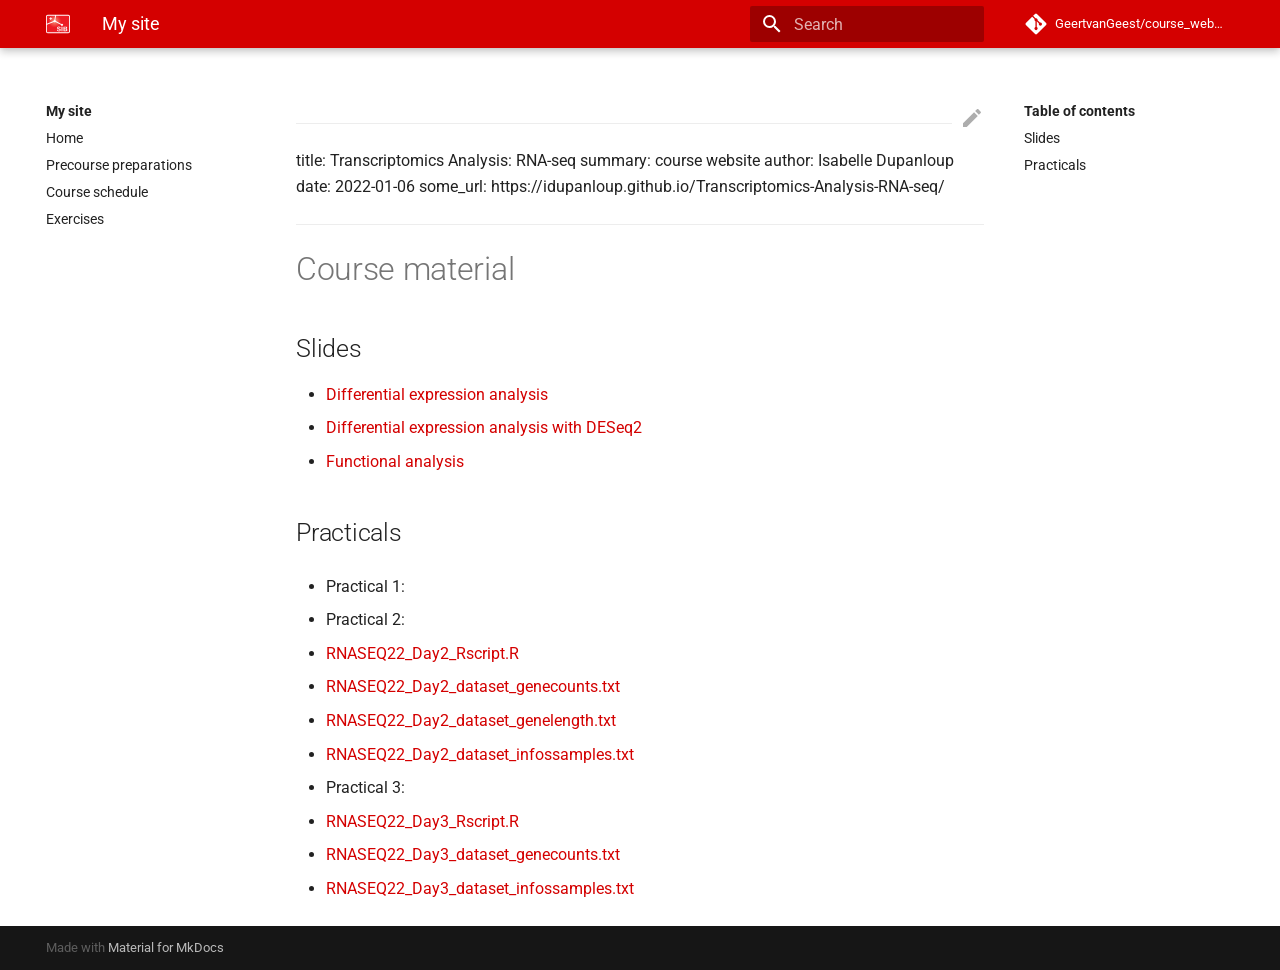
==== course_material/index.html @ 6cc34e75 "Deployed cab05c3 with MkDocs version: 1.1.2" ====
<!doctype html>
<html lang="en" class="no-js">
  <head>
    
      <meta charset="utf-8">
      <meta name="viewport" content="width=device-width,initial-scale=1">
      
      
      
      
      <link rel="icon" href="../assets/images/SIB_logo.svg">
      <meta name="generator" content="mkdocs-1.1.2, mkdocs-material-7.1.6">
    
    
      
        <title>Course material - My site</title>
      
    
    
      <link rel="stylesheet" href="../assets/stylesheets/main.875de78c.min.css">
      
        
        <link rel="stylesheet" href="../assets/stylesheets/palette.f1a3b89f.min.css">
        
      
    
    
    
      
        
        <link rel="preconnect" href="https://fonts.gstatic.com" crossorigin>
        <link rel="stylesheet" href="https://fonts.googleapis.com/css?family=Roboto:300,400,400i,700%7CRoboto+Mono&display=fallback">
        <style>:root{--md-text-font-family:"Roboto";--md-code-font-family:"Roboto Mono"}</style>
      
    
    
    
      <link rel="stylesheet" href="../stylesheets/extra.css">
    
    
      
    
    
  </head>
  
  
    
    
    
    
    
    <body dir="ltr" data-md-color-scheme="" data-md-color-primary="none" data-md-color-accent="none">
  
    
    <script>function __prefix(e){return new URL("..",location).pathname+"."+e}function __get(e,t=localStorage){return JSON.parse(t.getItem(__prefix(e)))}</script>
    
    <input class="md-toggle" data-md-toggle="drawer" type="checkbox" id="__drawer" autocomplete="off">
    <input class="md-toggle" data-md-toggle="search" type="checkbox" id="__search" autocomplete="off">
    <label class="md-overlay" for="__drawer"></label>
    <div data-md-component="skip">
      
        
        <a href="#course-material" class="md-skip">
          Skip to content
        </a>
      
    </div>
    <div data-md-component="announce">
      
    </div>
    
      <header class="md-header" data-md-component="header">
  <nav class="md-header__inner md-grid" aria-label="Header">
    <a href=".." title="My site" class="md-header__button md-logo" aria-label="My site" data-md-component="logo">
      
  <img src="../assets/images/SIB_logo.svg" alt="logo">

    </a>
    <label class="md-header__button md-icon" for="__drawer">
      <svg xmlns="http://www.w3.org/2000/svg" viewBox="0 0 24 24"><path d="M3 6h18v2H3V6m0 5h18v2H3v-2m0 5h18v2H3v-2z"/></svg>
    </label>
    <div class="md-header__title" data-md-component="header-title">
      <div class="md-header__ellipsis">
        <div class="md-header__topic">
          <span class="md-ellipsis">
            My site
          </span>
        </div>
        <div class="md-header__topic" data-md-component="header-topic">
          <span class="md-ellipsis">
            
              Course material
            
          </span>
        </div>
      </div>
    </div>
    
    
    
      <label class="md-header__button md-icon" for="__search">
        <svg xmlns="http://www.w3.org/2000/svg" viewBox="0 0 24 24"><path d="M9.5 3A6.5 6.5 0 0 1 16 9.5c0 1.61-.59 3.09-1.56 4.23l.27.27h.79l5 5-1.5 1.5-5-5v-.79l-.27-.27A6.516 6.516 0 0 1 9.5 16 6.5 6.5 0 0 1 3 9.5 6.5 6.5 0 0 1 9.5 3m0 2C7 5 5 7 5 9.5S7 14 9.5 14 14 12 14 9.5 12 5 9.5 5z"/></svg>
      </label>
      
<div class="md-search" data-md-component="search" role="dialog">
  <label class="md-search__overlay" for="__search"></label>
  <div class="md-search__inner" role="search">
    <form class="md-search__form" name="search">
      <input type="text" class="md-search__input" name="query" aria-label="Search" placeholder="Search" autocapitalize="off" autocorrect="off" autocomplete="off" spellcheck="false" data-md-component="search-query" data-md-state="active" required>
      <label class="md-search__icon md-icon" for="__search">
        <svg xmlns="http://www.w3.org/2000/svg" viewBox="0 0 24 24"><path d="M9.5 3A6.5 6.5 0 0 1 16 9.5c0 1.61-.59 3.09-1.56 4.23l.27.27h.79l5 5-1.5 1.5-5-5v-.79l-.27-.27A6.516 6.516 0 0 1 9.5 16 6.5 6.5 0 0 1 3 9.5 6.5 6.5 0 0 1 9.5 3m0 2C7 5 5 7 5 9.5S7 14 9.5 14 14 12 14 9.5 12 5 9.5 5z"/></svg>
        <svg xmlns="http://www.w3.org/2000/svg" viewBox="0 0 24 24"><path d="M20 11v2H8l5.5 5.5-1.42 1.42L4.16 12l7.92-7.92L13.5 5.5 8 11h12z"/></svg>
      </label>
      <button type="reset" class="md-search__icon md-icon" aria-label="Clear" tabindex="-1">
        <svg xmlns="http://www.w3.org/2000/svg" viewBox="0 0 24 24"><path d="M19 6.41 17.59 5 12 10.59 6.41 5 5 6.41 10.59 12 5 17.59 6.41 19 12 13.41 17.59 19 19 17.59 13.41 12 19 6.41z"/></svg>
      </button>
    </form>
    <div class="md-search__output">
      <div class="md-search__scrollwrap" data-md-scrollfix>
        <div class="md-search-result" data-md-component="search-result">
          <div class="md-search-result__meta">
            Initializing search
          </div>
          <ol class="md-search-result__list"></ol>
        </div>
      </div>
    </div>
  </div>
</div>
    
    
      <div class="md-header__source">
        
<a href="https://github.com/GeertvanGeest/course_website_template/" title="Go to repository" class="md-source" data-md-component="source">
  <div class="md-source__icon md-icon">
    
    <svg xmlns="http://www.w3.org/2000/svg" viewBox="0 0 448 512"><path d="M439.55 236.05 244 40.45a28.87 28.87 0 0 0-40.81 0l-40.66 40.63 51.52 51.52c27.06-9.14 52.68 16.77 43.39 43.68l49.66 49.66c34.23-11.8 61.18 31 35.47 56.69-26.49 26.49-70.21-2.87-56-37.34L240.22 199v121.85c25.3 12.54 22.26 41.85 9.08 55a34.34 34.34 0 0 1-48.55 0c-17.57-17.6-11.07-46.91 11.25-56v-123c-20.8-8.51-24.6-30.74-18.64-45L142.57 101 8.45 235.14a28.86 28.86 0 0 0 0 40.81l195.61 195.6a28.86 28.86 0 0 0 40.8 0l194.69-194.69a28.86 28.86 0 0 0 0-40.81z"/></svg>
  </div>
  <div class="md-source__repository">
    GeertvanGeest/course_website_template
  </div>
</a>
      </div>
    
  </nav>
</header>
    
    <div class="md-container" data-md-component="container">
      
      
        
      
      <main class="md-main" data-md-component="main">
        <div class="md-main__inner md-grid">
          
            
              
              <div class="md-sidebar md-sidebar--primary" data-md-component="sidebar" data-md-type="navigation" >
                <div class="md-sidebar__scrollwrap">
                  <div class="md-sidebar__inner">
                    


<nav class="md-nav md-nav--primary" aria-label="Navigation" data-md-level="0">
  <label class="md-nav__title" for="__drawer">
    <a href=".." title="My site" class="md-nav__button md-logo" aria-label="My site" data-md-component="logo">
      
  <img src="../assets/images/SIB_logo.svg" alt="logo">

    </a>
    My site
  </label>
  
    <div class="md-nav__source">
      
<a href="https://github.com/GeertvanGeest/course_website_template/" title="Go to repository" class="md-source" data-md-component="source">
  <div class="md-source__icon md-icon">
    
    <svg xmlns="http://www.w3.org/2000/svg" viewBox="0 0 448 512"><path d="M439.55 236.05 244 40.45a28.87 28.87 0 0 0-40.81 0l-40.66 40.63 51.52 51.52c27.06-9.14 52.68 16.77 43.39 43.68l49.66 49.66c34.23-11.8 61.18 31 35.47 56.69-26.49 26.49-70.21-2.87-56-37.34L240.22 199v121.85c25.3 12.54 22.26 41.85 9.08 55a34.34 34.34 0 0 1-48.55 0c-17.57-17.6-11.07-46.91 11.25-56v-123c-20.8-8.51-24.6-30.74-18.64-45L142.57 101 8.45 235.14a28.86 28.86 0 0 0 0 40.81l195.61 195.6a28.86 28.86 0 0 0 40.8 0l194.69-194.69a28.86 28.86 0 0 0 0-40.81z"/></svg>
  </div>
  <div class="md-source__repository">
    GeertvanGeest/course_website_template
  </div>
</a>
    </div>
  
  <ul class="md-nav__list" data-md-scrollfix>
    
      
      
      

  
  
  
    <li class="md-nav__item">
      <a href=".." class="md-nav__link">
        Home
      </a>
    </li>
  

    
      
      
      

  
  
  
    <li class="md-nav__item">
      <a href="../precourse/" class="md-nav__link">
        Precourse preparations
      </a>
    </li>
  

    
      
      
      

  
  
  
    <li class="md-nav__item">
      <a href="../course_schedule/" class="md-nav__link">
        Course schedule
      </a>
    </li>
  

    
      
      
      

  
  
  
    <li class="md-nav__item">
      <a href="../exercises/" class="md-nav__link">
        Exercises
      </a>
    </li>
  

    
  </ul>
</nav>
                  </div>
                </div>
              </div>
            
            
              
              <div class="md-sidebar md-sidebar--secondary" data-md-component="sidebar" data-md-type="toc" >
                <div class="md-sidebar__scrollwrap">
                  <div class="md-sidebar__inner">
                    
<nav class="md-nav md-nav--secondary" aria-label="Table of contents">
  
  
  
    
  
  
    <label class="md-nav__title" for="__toc">
      <span class="md-nav__icon md-icon"></span>
      Table of contents
    </label>
    <ul class="md-nav__list" data-md-component="toc" data-md-scrollfix>
      
        <li class="md-nav__item">
  <a href="#slides" class="md-nav__link">
    Slides
  </a>
  
</li>
      
        <li class="md-nav__item">
  <a href="#practicals" class="md-nav__link">
    Practicals
  </a>
  
</li>
      
    </ul>
  
</nav>
                  </div>
                </div>
              </div>
            
          
          <div class="md-content" data-md-component="content">
            <article class="md-content__inner md-typeset">
              
                
                  <a href="https://github.com/GeertvanGeest/course_website_template/edit/master/docs/course_material.md" title="Edit this page" class="md-content__button md-icon">
                    <svg xmlns="http://www.w3.org/2000/svg" viewBox="0 0 24 24"><path d="M20.71 7.04c.39-.39.39-1.04 0-1.41l-2.34-2.34c-.37-.39-1.02-.39-1.41 0l-1.84 1.83 3.75 3.75M3 17.25V21h3.75L17.81 9.93l-3.75-3.75L3 17.25z"/></svg>
                  </a>
                
                
                <hr />
<p>title: Transcriptomics Analysis: RNA-seq
summary: course website
author: Isabelle Dupanloup
date: 2022-01-06
some_url: https://idupanloup.github.io/Transcriptomics-Analysis-RNA-seq/</p>
<hr />
<h1 id="course-material">Course material</h1>
<h2 id="slides">Slides</h2>
<ul>
<li><a href="../assets/pdf/RNASEQ22_Day2_DGE_ID.pdf">Differential expression analysis</a></li>
<li><a href="../assets/pdf/RNASEQ22_Day3_DESeq2_ID.pdf">Differential expression analysis with DESeq2</a></li>
<li><a href="../assets/pdf/RNASEQ22_Day3_FA_ID.pdf">Functional analysis</a></li>
</ul>
<h2 id="practicals">Practicals</h2>
<ul>
<li>
<p>Practical 1:</p>
</li>
<li>
<p>Practical 2:</p>
</li>
<li><a href="../assets/exercises/RNASEQ22_Day2_Rscript.R">RNASEQ22_Day2_Rscript.R</a></li>
<li><a href="../assets/exercises/RNASEQ22_Day2_dataset_genecounts.txt">RNASEQ22_Day2_dataset_genecounts.txt</a></li>
<li><a href="../assets/exercises/RNASEQ22_Day2_dataset_genelength.txt">RNASEQ22_Day2_dataset_genelength.txt</a></li>
<li>
<p><a href="../assets/exercises/RNASEQ22_Day2_dataset_infossamples.txt">RNASEQ22_Day2_dataset_infossamples.txt</a></p>
</li>
<li>
<p>Practical 3:</p>
</li>
<li><a href="../assets/exercises/RNASEQ22_Day3_Rscript.R">RNASEQ22_Day3_Rscript.R</a></li>
<li><a href="../assets/exercises/RNASEQ22_Day3_dataset_genecounts.txt">RNASEQ22_Day3_dataset_genecounts.txt</a></li>
<li><a href="../assets/exercises/RNASEQ22_Day3_dataset_infossamples.txt">RNASEQ22_Day3_dataset_infossamples.txt</a></li>
</ul>
                
              
              
                


              
            </article>
          </div>
        </div>
        
      </main>
      
        
<footer class="md-footer">
  
  <div class="md-footer-meta md-typeset">
    <div class="md-footer-meta__inner md-grid">
      <div class="md-footer-copyright">
        
        Made with
        <a href="https://squidfunk.github.io/mkdocs-material/" target="_blank" rel="noopener">
          Material for MkDocs
        </a>
        
      </div>
      
    </div>
  </div>
</footer>
      
    </div>
    <div class="md-dialog" data-md-component="dialog">
      <div class="md-dialog__inner md-typeset"></div>
    </div>
    <script id="__config" type="application/json">{"base": "..", "features": [], "translations": {"clipboard.copy": "Copy to clipboard", "clipboard.copied": "Copied to clipboard", "search.config.lang": "en", "search.config.pipeline": "trimmer, stopWordFilter", "search.config.separator": "[\\s\\-]+", "search.placeholder": "Search", "search.result.placeholder": "Type to start searching", "search.result.none": "No matching documents", "search.result.one": "1 matching document", "search.result.other": "# matching documents", "search.result.more.one": "1 more on this page", "search.result.more.other": "# more on this page", "search.result.term.missing": "Missing"}, "search": "../assets/javascripts/workers/search.d351de03.min.js", "version": null}</script>
    
    
      <script src="../assets/javascripts/bundle.34eae1b6.min.js"></script>
      
    
  </body>
</html>
---- assets/stylesheets/main.875de78c.min.css ----
@charset "UTF-8";html{-webkit-text-size-adjust:none;-ms-text-size-adjust:none;text-size-adjust:none;box-sizing:border-box}*,:after,:before{box-sizing:inherit}body{margin:0}a,button,input,label{-webkit-tap-highlight-color:transparent}a{color:inherit;text-decoration:none}hr{border:0;box-sizing:content-box;display:block;height:.05rem;overflow:visible;padding:0}small{font-size:80%}sub,sup{line-height:1em}img{border-style:none}table{border-collapse:separate;border-spacing:0}td,th{font-weight:400;vertical-align:top}button{background:transparent;border:0;font-family:inherit;font-size:inherit;margin:0;padding:0}input{border:0;outline:none}:root{--md-default-fg-color:rgba(0,0,0,0.87);--md-default-fg-color--light:rgba(0,0,0,0.54);--md-default-fg-color--lighter:rgba(0,0,0,0.32);--md-default-fg-color--lightest:rgba(0,0,0,0.07);--md-default-bg-color:#fff;--md-default-bg-color--light:hsla(0,0%,100%,0.7);--md-default-bg-color--lighter:hsla(0,0%,100%,0.3);--md-default-bg-color--lightest:hsla(0,0%,100%,0.12);--md-primary-fg-color:#4051b5;--md-primary-fg-color--light:#5d6cc0;--md-primary-fg-color--dark:#303fa1;--md-primary-bg-color:#fff;--md-primary-bg-color--light:hsla(0,0%,100%,0.7);--md-accent-fg-color:#526cfe;--md-accent-fg-color--transparent:rgba(82,108,254,0.1);--md-accent-bg-color:#fff;--md-accent-bg-color--light:hsla(0,0%,100%,0.7)}:root>*{--md-code-fg-color:#36464e;--md-code-bg-color:#f5f5f5;--md-code-hl-color:rgba(255,255,0,0.5);--md-code-hl-number-color:#d52a2a;--md-code-hl-special-color:#db1457;--md-code-hl-function-color:#a846b9;--md-code-hl-constant-color:#6e59d9;--md-code-hl-keyword-color:#3f6ec6;--md-code-hl-string-color:#1c7d4d;--md-code-hl-name-color:var(--md-code-fg-color);--md-code-hl-operator-color:var(--md-default-fg-color--light);--md-code-hl-punctuation-color:var(--md-default-fg-color--light);--md-code-hl-comment-color:var(--md-default-fg-color--light);--md-code-hl-generic-color:var(--md-default-fg-color--light);--md-code-hl-variable-color:var(--md-default-fg-color--light);--md-typeset-color:var(--md-default-fg-color);--md-typeset-a-color:var(--md-primary-fg-color);--md-typeset-mark-color:rgba(255,255,0,0.5);--md-typeset-del-color:rgba(245,80,61,0.15);--md-typeset-ins-color:rgba(11,213,112,0.15);--md-typeset-kbd-color:#fafafa;--md-typeset-kbd-accent-color:#fff;--md-typeset-kbd-border-color:#b8b8b8;--md-admonition-fg-color:var(--md-default-fg-color);--md-admonition-bg-color:var(--md-default-bg-color);--md-footer-fg-color:#fff;--md-footer-fg-color--light:hsla(0,0%,100%,0.7);--md-footer-fg-color--lighter:hsla(0,0%,100%,0.3);--md-footer-bg-color:rgba(0,0,0,0.87);--md-footer-bg-color--dark:rgba(0,0,0,0.32)}.md-icon svg{fill:currentColor;display:block;height:1.2rem;width:1.2rem}body{-webkit-font-smoothing:antialiased;-moz-osx-font-smoothing:grayscale}body,input{font-feature-settings:"kern","liga";font-family:var(--md-text-font-family,_),-apple-system,BlinkMacSystemFont,Helvetica,Arial,sans-serif}body,code,input,kbd,pre{color:var(--md-typeset-color)}code,kbd,pre{font-feature-settings:"kern";font-family:var(--md-code-font-family,_),SFMono-Regular,Consolas,Menlo,monospace}:root{--md-typeset-table--ascending:url('data:image/svg+xml;charset=utf-8,<svg xmlns="http://www.w3.org/2000/svg" viewBox="0 0 24 24"><path d="M11 4h2v12l5.5-5.5 1.42 1.42L12 19.84l-7.92-7.92L5.5 10.5 11 16V4z"/></svg>');--md-typeset-table--descending:url('data:image/svg+xml;charset=utf-8,<svg xmlns="http://www.w3.org/2000/svg" viewBox="0 0 24 24"><path d="M13 20h-2V8l-5.5 5.5-1.42-1.42L12 4.16l7.92 7.92-1.42 1.42L13 8v12z"/></svg>')}.md-typeset{-webkit-print-color-adjust:exact;color-adjust:exact;font-size:.8rem;line-height:1.6}@media print{.md-typeset{font-size:.68rem}}.md-typeset blockquote,.md-typeset dl,.md-typeset figure,.md-typeset ol,.md-typeset pre,.md-typeset ul{margin:1em 0}.md-typeset h1{color:var(--md-default-fg-color--light);font-size:2em;line-height:1.3;margin:0 0 1.25em}.md-typeset h1,.md-typeset h2{font-weight:300;letter-spacing:-.01em}.md-typeset h2{font-size:1.5625em;line-height:1.4;margin:1.6em 0 .64em}.md-typeset h3{font-size:1.25em;font-weight:400;letter-spacing:-.01em;line-height:1.5;margin:1.6em 0 .8em}.md-typeset h2+h3{margin-top:.8em}.md-typeset h4{font-weight:700;letter-spacing:-.01em;margin:1em 0}.md-typeset h5,.md-typeset h6{color:var(--md-default-fg-color--light);font-size:.8em;font-weight:700;letter-spacing:-.01em;margin:1.25em 0}.md-typeset h5{text-transform:uppercase}.md-typeset hr{border-bottom:.05rem solid var(--md-default-fg-color--lightest);display:flow-root;margin:1.5em 0}.md-typeset a{color:var(--md-typeset-a-color);word-break:break-word}.md-typeset a,.md-typeset a:before{transition:color 125ms}.md-typeset a:focus,.md-typeset a:hover{color:var(--md-accent-fg-color)}.md-typeset a.focus-visible{outline-color:var(--md-accent-fg-color);outline-offset:.2rem}.md-typeset code,.md-typeset kbd,.md-typeset pre{color:var(--md-code-fg-color);direction:ltr}@media print{.md-typeset code,.md-typeset kbd,.md-typeset pre{white-space:pre-wrap}}.md-typeset code{background-color:var(--md-code-bg-color);border-radius:.1rem;-webkit-box-decoration-break:clone;box-decoration-break:clone;font-size:.85em;padding:0 .2941176471em;word-break:break-word}.md-typeset code:not(.focus-visible){-webkit-tap-highlight-color:transparent;outline:none}.md-typeset h1 code,.md-typeset h2 code,.md-typeset h3 code,.md-typeset h4 code,.md-typeset h5 code,.md-typeset h6 code{background-color:transparent;box-shadow:none;margin:initial;padding:initial}.md-typeset a code{color:currentColor}.md-typeset pre{display:flow-root;line-height:1.4;position:relative}.md-typeset pre>code{-webkit-box-decoration-break:slice;box-decoration-break:slice;box-shadow:none;display:block;margin:0;overflow:auto;padding:.7720588235em 1.1764705882em;scrollbar-color:var(--md-default-fg-color--lighter) transparent;scrollbar-width:thin;touch-action:auto;word-break:normal}.md-typeset pre>code:hover{scrollbar-color:var(--md-accent-fg-color) transparent}.md-typeset pre>code::-webkit-scrollbar{height:.2rem;width:.2rem}.md-typeset pre>code::-webkit-scrollbar-thumb{background-color:var(--md-default-fg-color--lighter)}.md-typeset pre>code::-webkit-scrollbar-thumb:hover{background-color:var(--md-accent-fg-color)}@media screen and (max-width:44.9375em){.md-typeset>pre{margin:1em -.8rem}.md-typeset>pre code{border-radius:0}}.md-typeset kbd{background-color:var(--md-typeset-kbd-color);border-radius:.1rem;box-shadow:0 .1rem 0 .05rem var(--md-typeset-kbd-border-color),0 .1rem 0 var(--md-typeset-kbd-border-color),0 -.1rem .2rem var(--md-typeset-kbd-accent-color) inset;color:var(--md-default-fg-color);display:inline-block;font-size:.75em;padding:0 .6666666667em;vertical-align:text-top;word-break:break-word}.md-typeset mark{background-color:var(--md-typeset-mark-color);-webkit-box-decoration-break:clone;box-decoration-break:clone;color:inherit;word-break:break-word}.md-typeset abbr{border-bottom:.05rem dotted var(--md-default-fg-color--light);cursor:help;text-decoration:none}@media (hover:none){.md-typeset abbr{position:relative}.md-typeset abbr[title]:focus:after,.md-typeset abbr[title]:hover:after{background-color:var(--md-default-fg-color);border-radius:.1rem;box-shadow:0 2px 2px 0 rgba(0,0,0,.14),0 1px 5px 0 rgba(0,0,0,.12),0 3px 1px -2px rgba(0,0,0,.2);color:var(--md-default-bg-color);content:attr(title);display:inline-block;font-size:.7rem;left:0;margin-top:2em;max-width:80%;min-width:-webkit-max-content;min-width:-moz-max-content;min-width:max-content;padding:.2rem .3rem;position:absolute;width:auto}}.md-typeset small{opacity:.75}.md-typeset sub,.md-typeset sup{margin-left:.078125em}[dir=rtl] .md-typeset sub,[dir=rtl] .md-typeset sup{margin-left:0;margin-right:.078125em}.md-typeset blockquote{border-left:.2rem solid var(--md-default-fg-color--lighter);color:var(--md-default-fg-color--light);display:flow-root;padding-left:.6rem}[dir=rtl] .md-typeset blockquote{border-left:initial;border-right:.2rem solid var(--md-default-fg-color--lighter);padding-left:0;padding-right:.6rem}.md-typeset ul{list-style-type:disc}.md-typeset ol,.md-typeset ul{display:flow-root;margin-left:.625em;padding:0}[dir=rtl] .md-typeset ol,[dir=rtl] .md-typeset ul{margin-left:0;margin-right:.625em}.md-typeset ol ol,.md-typeset ul ol{list-style-type:lower-alpha}.md-typeset ol ol ol,.md-typeset ul ol ol{list-style-type:lower-roman}.md-typeset ol li,.md-typeset ul li{margin-bottom:.5em;margin-left:1.25em}[dir=rtl] .md-typeset ol li,[dir=rtl] .md-typeset ul li{margin-left:0;margin-right:1.25em}.md-typeset ol li blockquote,.md-typeset ol li p,.md-typeset ul li blockquote,.md-typeset ul li p{margin:.5em 0}.md-typeset ol li:last-child,.md-typeset ul li:last-child{margin-bottom:0}.md-typeset ol li ol,.md-typeset ol li ul,.md-typeset ul li ol,.md-typeset ul li ul{margin:.5em 0 .5em .625em}[dir=rtl] .md-typeset ol li ol,[dir=rtl] .md-typeset ol li ul,[dir=rtl] .md-typeset ul li ol,[dir=rtl] .md-typeset ul li ul{margin-left:0;margin-right:.625em}.md-typeset dd{margin:1em 0 1.5em 1.875em}[dir=rtl] .md-typeset dd{margin-left:0;margin-right:1.875em}.md-typeset img,.md-typeset svg{height:auto;max-width:100%}.md-typeset img[align=left],.md-typeset svg[align=left]{margin:1em 1em 1em 0}.md-typeset img[align=right],.md-typeset svg[align=right]{margin:1em 0 1em 1em}.md-typeset img[align]:only-child,.md-typeset svg[align]:only-child{margin-top:0}.md-typeset figure{display:flow-root;margin:0 auto;max-width:100%;text-align:center;width:-webkit-fit-content;width:-moz-fit-content;width:fit-content}.md-typeset figure img{display:block}.md-typeset figcaption{font-style:italic;margin:1em auto 2em;max-width:24rem}.md-typeset iframe{max-width:100%}.md-typeset table:not([class]){background-color:var(--md-default-bg-color);border-radius:.1rem;box-shadow:0 .2rem .5rem rgba(0,0,0,.05),0 0 .05rem rgba(0,0,0,.1);display:inline-block;font-size:.64rem;max-width:100%;overflow:auto;touch-action:auto}@media print{.md-typeset table:not([class]){display:table}}.md-typeset table:not([class])+*{margin-top:1.5em}.md-typeset table:not([class]) td>:first-child,.md-typeset table:not([class]) th>:first-child{margin-top:0}.md-typeset table:not([class]) td>:last-child,.md-typeset table:not([class]) th>:last-child{margin-bottom:0}.md-typeset table:not([class]) td:not([align]),.md-typeset table:not([class]) th:not([align]){text-align:left}[dir=rtl] .md-typeset table:not([class]) td:not([align]),[dir=rtl] .md-typeset table:not([class]) th:not([align]){text-align:right}.md-typeset table:not([class]) th{background-color:var(--md-default-fg-color--light);color:var(--md-default-bg-color);min-width:5rem;padding:.9375em 1.25em;vertical-align:top}.md-typeset table:not([class]) th a{color:inherit}.md-typeset table:not([class]) td{border-top:.05rem solid var(--md-default-fg-color--lightest);padding:.9375em 1.25em;vertical-align:top}.md-typeset table:not([class]) tr{transition:background-color 125ms}.md-typeset table:not([class]) tr:hover{background-color:rgba(0,0,0,.04);box-shadow:0 .05rem 0 var(--md-default-bg-color) inset}.md-typeset table:not([class]) tr:first-child td{border-top:0}.md-typeset table:not([class]) a{word-break:normal}.md-typeset table th[role=columnheader]{cursor:pointer}.md-typeset table th[role=columnheader]:after{content:"";display:inline-block;height:1.2em;margin-left:.5em;-webkit-mask-repeat:no-repeat;mask-repeat:no-repeat;-webkit-mask-size:contain;mask-size:contain;vertical-align:sub;width:1.2em}.md-typeset table th[role=columnheader][aria-sort=ascending]:after{background-color:currentColor;-webkit-mask-image:var(--md-typeset-table--ascending);mask-image:var(--md-typeset-table--ascending)}.md-typeset table th[role=columnheader][aria-sort=descending]:after{background-color:currentColor;-webkit-mask-image:var(--md-typeset-table--descending);mask-image:var(--md-typeset-table--descending)}.md-typeset__scrollwrap{margin:1em -.8rem;overflow-x:auto;touch-action:auto}.md-typeset__table{display:inline-block;margin-bottom:.5em;padding:0 .8rem}@media print{.md-typeset__table{display:block}}html .md-typeset__table table{display:table;margin:0;overflow:hidden;width:100%}html{font-size:125%;height:100%;overflow-x:hidden}@media screen and (min-width:100em){html{font-size:137.5%}}@media screen and (min-width:125em){html{font-size:150%}}body{background-color:var(--md-default-bg-color);display:flex;flex-direction:column;font-size:.5rem;min-height:100%;position:relative;width:100%}@media print{body{display:block}}@media screen and (max-width:59.9375em){body[data-md-state=lock]{position:fixed}}.md-grid{margin-left:auto;margin-right:auto;max-width:61rem}.md-container{display:flex;flex-direction:column;flex-grow:1}@media print{.md-container{display:block}}.md-main{flex-grow:1}.md-main__inner{display:flex;height:100%;margin-top:1.5rem}.md-ellipsis{overflow:hidden;text-overflow:ellipsis;white-space:nowrap}.md-toggle{display:none}.md-option{height:0;opacity:0;position:absolute;width:0}.md-option:checked+label:not([hidden]){display:block}.md-option.focus-visible+label{outline-color:var(--md-accent-fg-color);outline-style:auto}.md-skip{background-color:var(--md-default-fg-color);border-radius:.1rem;color:var(--md-default-bg-color);font-size:.64rem;margin:.5rem;opacity:0;outline-color:var(--md-accent-fg-color);padding:.3rem .5rem;position:fixed;transform:translateY(.4rem);z-index:-1}.md-skip:focus{opacity:1;transform:translateY(0);transition:transform .25s cubic-bezier(.4,0,.2,1),opacity 175ms 75ms;z-index:10}@page{margin:25mm}.md-announce{background-color:var(--md-footer-bg-color);overflow:auto}@media print{.md-announce{display:none}}.md-announce__inner{color:var(--md-footer-fg-color);font-size:.7rem;margin:.6rem auto;padding:0 .8rem}:root{--md-clipboard-icon:url('data:image/svg+xml;charset=utf-8,<svg xmlns="http://www.w3.org/2000/svg" viewBox="0 0 24 24"><path d="M19 21H8V7h11m0-2H8a2 2 0 0 0-2 2v14a2 2 0 0 0 2 2h11a2 2 0 0 0 2-2V7a2 2 0 0 0-2-2m-3-4H4a2 2 0 0 0-2 2v14h2V3h12V1z"/></svg>')}.md-clipboard{border-radius:.1rem;color:var(--md-default-fg-color--lightest);cursor:pointer;height:1.5em;outline-color:var(--md-accent-fg-color);outline-offset:.1rem;position:absolute;right:.5em;top:.5em;transition:color .25s;width:1.5em;z-index:1}@media print{.md-clipboard{display:none}}.md-clipboard:not(.focus-visible){-webkit-tap-highlight-color:transparent;outline:none}:hover>.md-clipboard{color:var(--md-default-fg-color--light)}.md-clipboard:focus,.md-clipboard:hover{color:var(--md-accent-fg-color)}.md-clipboard:after{background-color:currentColor;content:"";display:block;height:1.125em;margin:0 auto;-webkit-mask-image:var(--md-clipboard-icon);mask-image:var(--md-clipboard-icon);-webkit-mask-repeat:no-repeat;mask-repeat:no-repeat;-webkit-mask-size:contain;mask-size:contain;width:1.125em}.md-clipboard--inline{cursor:pointer}.md-clipboard--inline code{transition:color .25s,background-color .25s}.md-clipboard--inline:focus code,.md-clipboard--inline:hover code{background-color:var(--md-accent-fg-color--transparent);color:var(--md-accent-fg-color)}.md-content{flex-grow:1;overflow:hidden;scroll-padding-top:51.2rem}.md-content__inner{margin:0 .8rem 1.2rem;padding-top:.6rem}@media screen and (min-width:76.25em){.md-sidebar--primary:not([hidden])~.md-content>.md-content__inner{margin-left:1.2rem}[dir=rtl] .md-sidebar--primary:not([hidden])~.md-content>.md-content__inner{margin-left:.8rem;margin-right:1.2rem}.md-sidebar--secondary:not([hidden])~.md-content>.md-content__inner{margin-right:1.2rem}[dir=rtl] .md-sidebar--secondary:not([hidden])~.md-content>.md-content__inner{margin-left:1.2rem;margin-right:.8rem}}.md-content__inner:before{content:"";display:block;height:.4rem}.md-content__inner>:last-child{margin-bottom:0}.md-content__button{float:right;margin:.4rem 0 .4rem .4rem;padding:0}@media print{.md-content__button{display:none}}[dir=rtl] .md-content__button{float:left;margin-left:0;margin-right:.4rem}[dir=rtl] .md-content__button svg{transform:scaleX(-1)}.md-typeset .md-content__button{color:var(--md-default-fg-color--lighter)}.md-content__button svg{display:inline;vertical-align:top}.md-dialog{background-color:var(--md-default-fg-color);border-radius:.1rem;bottom:.8rem;box-shadow:0 2px 2px 0 rgba(0,0,0,.14),0 1px 5px 0 rgba(0,0,0,.12),0 3px 1px -2px rgba(0,0,0,.2);left:auto;min-width:11.1rem;opacity:0;padding:.4rem .6rem;pointer-events:none;position:fixed;right:.8rem;transform:translateY(100%);transition:transform 0ms .4s,opacity .4s;z-index:2}@media print{.md-dialog{display:none}}[dir=rtl] .md-dialog{left:.8rem;right:auto}.md-dialog[data-md-state=open]{opacity:1;pointer-events:auto;transform:translateY(0);transition:transform .4s cubic-bezier(.075,.85,.175,1),opacity .4s}.md-dialog__inner{color:var(--md-default-bg-color);font-size:.7rem}.md-typeset .md-button{border:.1rem solid;border-radius:.1rem;color:var(--md-primary-fg-color);display:inline-block;font-weight:700;padding:.625em 2em;transition:color 125ms,background-color 125ms,border-color 125ms}.md-typeset .md-button--primary{background-color:var(--md-primary-fg-color);border-color:var(--md-primary-fg-color);color:var(--md-primary-bg-color)}.md-typeset .md-button:focus,.md-typeset .md-button:hover{background-color:var(--md-accent-fg-color);border-color:var(--md-accent-fg-color);color:var(--md-accent-bg-color)}.md-typeset .md-input{border-radius:.1rem;box-shadow:0 .2rem .5rem rgba(0,0,0,.1),0 .025rem .05rem rgba(0,0,0,.1);font-size:.8rem;height:1.8rem;padding:0 .6rem;transition:box-shadow .25s}.md-typeset .md-input:focus,.md-typeset .md-input:hover{box-shadow:0 .4rem 1rem rgba(0,0,0,.15),0 .025rem .05rem rgba(0,0,0,.15)}.md-typeset .md-input--stretch{width:100%}.md-header{background-color:var(--md-primary-fg-color);box-shadow:0 0 .2rem transparent,0 .2rem .4rem transparent;color:var(--md-primary-bg-color);left:0;position:-webkit-sticky;position:sticky;right:0;top:0;z-index:2}@media print{.md-header{display:none}}.md-header[data-md-state=shadow]{box-shadow:0 0 .2rem rgba(0,0,0,.1),0 .2rem .4rem rgba(0,0,0,.2);transition:transform .25s cubic-bezier(.1,.7,.1,1),box-shadow .25s}.md-header[data-md-state=hidden]{transform:translateY(-100%);transition:transform .25s cubic-bezier(.8,0,.6,1),box-shadow .25s}.md-header__inner{align-items:center;display:flex;padding:0 .2rem}.md-header__button{color:currentColor;cursor:pointer;margin:.2rem;outline-color:var(--md-accent-fg-color);padding:.4rem;position:relative;transition:opacity .25s;vertical-align:middle;z-index:1}.md-header__button:hover{opacity:.7}.md-header__button:not([hidden]){display:inline-block}.md-header__button:not(.focus-visible){-webkit-tap-highlight-color:transparent;outline:none}.md-header__button.md-logo{margin:.2rem;padding:.4rem}@media screen and (max-width:76.1875em){.md-header__button.md-logo{display:none}}.md-header__button.md-logo img,.md-header__button.md-logo svg{fill:currentColor;display:block;height:1.2rem;width:1.2rem}@media screen and (min-width:60em){.md-header__button[for=__search]{display:none}}.no-js .md-header__button[for=__search]{display:none}[dir=rtl] .md-header__button[for=__search] svg{transform:scaleX(-1)}@media screen and (min-width:76.25em){.md-header__button[for=__drawer]{display:none}}.md-header__topic{display:flex;max-width:100%;position:absolute;transition:transform .4s cubic-bezier(.1,.7,.1,1),opacity .15s}.md-header__topic+.md-header__topic{opacity:0;pointer-events:none;transform:translateX(1.25rem);transition:transform .4s cubic-bezier(1,.7,.1,.1),opacity .15s;z-index:-1}[dir=rtl] .md-header__topic+.md-header__topic{transform:translateX(-1.25rem)}.md-header__title{flex-grow:1;font-size:.9rem;height:2.4rem;line-height:2.4rem;margin-left:1rem;margin-right:.4rem}.md-header__title[data-md-state=active] .md-header__topic{opacity:0;pointer-events:none;transform:translateX(-1.25rem);transition:transform .4s cubic-bezier(1,.7,.1,.1),opacity .15s;z-index:-1}[dir=rtl] .md-header__title[data-md-state=active] .md-header__topic{transform:translateX(1.25rem)}.md-header__title[data-md-state=active] .md-header__topic+.md-header__topic{opacity:1;pointer-events:auto;transform:translateX(0);transition:transform .4s cubic-bezier(.1,.7,.1,1),opacity .15s;z-index:0}.md-header__title>.md-header__ellipsis{height:100%;position:relative;width:100%}.md-header__option{display:flex;flex-shrink:0;max-width:100%;transition:max-width 0ms .25s,opacity .25s .25s;white-space:nowrap}[data-md-toggle=search]:checked~.md-header .md-header__option{max-width:0;opacity:0;transition:max-width 0ms,opacity 0ms}.md-header__source{display:none}@media screen and (min-width:60em){.md-header__source{display:block;margin-left:1rem;max-width:11.7rem;width:11.7rem}[dir=rtl] .md-header__source{margin-left:0;margin-right:1rem}}@media screen and (min-width:76.25em){.md-header__source{margin-left:1.4rem}[dir=rtl] .md-header__source{margin-right:1.4rem}}.md-footer{background-color:var(--md-footer-bg-color);color:var(--md-footer-fg-color)}@media print{.md-footer{display:none}}.md-footer__inner{overflow:auto;padding:.2rem}.md-footer__link{display:flex;outline-color:var(--md-accent-fg-color);padding-bottom:.4rem;padding-top:1.4rem;transition:opacity .25s}@media screen and (min-width:45em){.md-footer__link{width:50%}}.md-footer__link:focus,.md-footer__link:hover{opacity:.7}.md-footer__link--prev{float:left}@media screen and (max-width:44.9375em){.md-footer__link--prev{width:25%}.md-footer__link--prev .md-footer__title{display:none}}[dir=rtl] .md-footer__link--prev{float:right}[dir=rtl] .md-footer__link--prev svg{transform:scaleX(-1)}.md-footer__link--next{float:right;text-align:right}@media screen and (max-width:44.9375em){.md-footer__link--next{width:75%}}[dir=rtl] .md-footer__link--next{float:left;text-align:left}[dir=rtl] .md-footer__link--next svg{transform:scaleX(-1)}.md-footer__title{flex-grow:1;font-size:.9rem;line-height:2.4rem;max-width:calc(100% - 2.4rem);padding:0 1rem;position:relative}.md-footer__button{margin:.2rem;padding:.4rem}.md-footer__direction{font-size:.64rem;left:0;margin-top:-1rem;opacity:.7;padding:0 1rem;position:absolute;right:0}.md-footer-meta{background-color:var(--md-footer-bg-color--dark)}.md-footer-meta__inner{display:flex;flex-wrap:wrap;justify-content:space-between;padding:.2rem}html .md-footer-meta.md-typeset a{color:var(--md-footer-fg-color--light)}html .md-footer-meta.md-typeset a:focus,html .md-footer-meta.md-typeset a:hover{color:var(--md-footer-fg-color)}.md-footer-copyright{color:var(--md-footer-fg-color--lighter);font-size:.64rem;margin:auto .6rem;padding:.4rem 0;width:100%}@media screen and (min-width:45em){.md-footer-copyright{width:auto}}.md-footer-copyright__highlight{color:var(--md-footer-fg-color--light)}.md-footer-social{margin:0 .4rem;padding:.2rem 0 .6rem}@media screen and (min-width:45em){.md-footer-social{padding:.6rem 0}}.md-footer-social__link{display:inline-block;height:1.6rem;text-align:center;width:1.6rem}.md-footer-social__link:before{line-height:1.9}.md-footer-social__link svg{fill:currentColor;max-height:.8rem;vertical-align:-25%}:root{--md-nav-icon--prev:url('data:image/svg+xml;charset=utf-8,<svg xmlns="http://www.w3.org/2000/svg" viewBox="0 0 24 24"><path d="M20 11v2H8l5.5 5.5-1.42 1.42L4.16 12l7.92-7.92L13.5 5.5 8 11h12z"/></svg>');--md-nav-icon--next:url('data:image/svg+xml;charset=utf-8,<svg xmlns="http://www.w3.org/2000/svg" viewBox="0 0 24 24"><path d="M8.59 16.58 13.17 12 8.59 7.41 10 6l6 6-6 6-1.41-1.42z"/></svg>');--md-toc-icon:url('data:image/svg+xml;charset=utf-8,<svg xmlns="http://www.w3.org/2000/svg" viewBox="0 0 24 24"><path d="M3 9h14V7H3v2m0 4h14v-2H3v2m0 4h14v-2H3v2m16 0h2v-2h-2v2m0-10v2h2V7h-2m0 6h2v-2h-2v2z"/></svg>')}.md-nav{font-size:.7rem;line-height:1.3}.md-nav__title{display:block;font-weight:700;overflow:hidden;padding:0 .6rem;text-overflow:ellipsis}.md-nav__title .md-nav__button{display:none}.md-nav__title .md-nav__button img{height:100%;width:auto}.md-nav__title .md-nav__button.md-logo img,.md-nav__title .md-nav__button.md-logo svg{fill:currentColor;display:block;height:2.4rem;width:2.4rem}.md-nav__list{list-style:none;margin:0;padding:0}.md-nav__item{padding:0 .6rem}.md-nav__item .md-nav__item{padding-right:0}[dir=rtl] .md-nav__item .md-nav__item{padding-left:0;padding-right:.6rem}.md-nav__link{cursor:pointer;display:block;margin-top:.625em;overflow:hidden;scroll-snap-align:start;text-overflow:ellipsis;transition:color 125ms}.md-nav__link[data-md-state=blur]{color:var(--md-default-fg-color--light)}.md-nav__item .md-nav__link--active{color:var(--md-typeset-a-color)}.md-nav__item--nested>.md-nav__link{color:inherit}.md-nav__link:focus,.md-nav__link:hover{color:var(--md-accent-fg-color)}.md-nav__link.focus-visible{outline-color:var(--md-accent-fg-color);outline-offset:.2rem}.md-nav--primary .md-nav__link[for=__toc]{display:none}.md-nav--primary .md-nav__link[for=__toc] .md-icon:after{background-color:currentColor;display:block;height:100%;-webkit-mask-image:var(--md-toc-icon);mask-image:var(--md-toc-icon);width:100%}.md-nav--primary .md-nav__link[for=__toc]~.md-nav{display:none}.md-nav__source{display:none}@media screen and (max-width:76.1875em){.md-nav--primary,.md-nav--primary .md-nav{background-color:var(--md-default-bg-color);display:flex;flex-direction:column;height:100%;left:0;position:absolute;right:0;top:0;z-index:1}.md-nav--primary .md-nav__item,.md-nav--primary .md-nav__title{font-size:.8rem;line-height:1.5}.md-nav--primary .md-nav__title{background-color:var(--md-default-fg-color--lightest);color:var(--md-default-fg-color--light);cursor:pointer;font-weight:400;height:5.6rem;line-height:2.4rem;padding:3rem .8rem .2rem;position:relative;white-space:nowrap}.md-nav--primary .md-nav__title .md-nav__icon{display:block;height:1.2rem;left:.4rem;margin:.2rem;position:absolute;top:.4rem;width:1.2rem}[dir=rtl] .md-nav--primary .md-nav__title .md-nav__icon{left:auto;right:.4rem}.md-nav--primary .md-nav__title .md-nav__icon:after{background-color:currentColor;content:"";display:block;height:100%;-webkit-mask-image:var(--md-nav-icon--prev);mask-image:var(--md-nav-icon--prev);-webkit-mask-repeat:no-repeat;mask-repeat:no-repeat;-webkit-mask-size:contain;mask-size:contain;width:100%}.md-nav--primary .md-nav__title~.md-nav__list{background-color:var(--md-default-bg-color);box-shadow:0 .05rem 0 var(--md-default-fg-color--lightest) inset;overflow-y:auto;-ms-scroll-snap-type:y mandatory;scroll-snap-type:y mandatory;touch-action:pan-y}.md-nav--primary .md-nav__title~.md-nav__list>:first-child{border-top:0}.md-nav--primary .md-nav__title[for=__drawer]{background-color:var(--md-primary-fg-color);color:var(--md-primary-bg-color)}.md-nav--primary .md-nav__title .md-logo{display:block;left:.2rem;margin:.2rem;padding:.4rem;position:absolute;top:.2rem}[dir=rtl] .md-nav--primary .md-nav__title .md-logo{left:auto;right:.2rem}.md-nav--primary .md-nav__list{flex:1}.md-nav--primary .md-nav__item{border-top:.05rem solid var(--md-default-fg-color--lightest);padding:0}.md-nav--primary .md-nav__item--nested>.md-nav__link{padding-right:2.4rem}[dir=rtl] .md-nav--primary .md-nav__item--nested>.md-nav__link{padding-left:2.4rem;padding-right:.8rem}.md-nav--primary .md-nav__item--active>.md-nav__link{color:var(--md-typeset-a-color)}.md-nav--primary .md-nav__item--active>.md-nav__link:focus,.md-nav--primary .md-nav__item--active>.md-nav__link:hover{color:var(--md-accent-fg-color)}.md-nav--primary .md-nav__link{margin-top:0;padding:.6rem .8rem;position:relative}.md-nav--primary .md-nav__link .md-nav__icon{color:inherit;font-size:1.2rem;height:1.2rem;margin-top:-.6rem;position:absolute;right:.6rem;top:50%;width:1.2rem}[dir=rtl] .md-nav--primary .md-nav__link .md-nav__icon{left:.6rem;right:auto}.md-nav--primary .md-nav__link .md-nav__icon:after{background-color:currentColor;content:"";display:block;height:100%;-webkit-mask-image:var(--md-nav-icon--next);mask-image:var(--md-nav-icon--next);-webkit-mask-repeat:no-repeat;mask-repeat:no-repeat;-webkit-mask-size:contain;mask-size:contain;width:100%}[dir=rtl] .md-nav--primary .md-nav__icon:after{transform:scale(-1)}.md-nav--primary .md-nav--secondary .md-nav__link{position:static}.md-nav--primary .md-nav--secondary .md-nav{background-color:transparent;position:static}.md-nav--primary .md-nav--secondary .md-nav .md-nav__link{padding-left:1.4rem}[dir=rtl] .md-nav--primary .md-nav--secondary .md-nav .md-nav__link{padding-left:0;padding-right:1.4rem}.md-nav--primary .md-nav--secondary .md-nav .md-nav .md-nav__link{padding-left:2rem}[dir=rtl] .md-nav--primary .md-nav--secondary .md-nav .md-nav .md-nav__link{padding-left:0;padding-right:2rem}.md-nav--primary .md-nav--secondary .md-nav .md-nav .md-nav .md-nav__link{padding-left:2.6rem}[dir=rtl] .md-nav--primary .md-nav--secondary .md-nav .md-nav .md-nav .md-nav__link{padding-left:0;padding-right:2.6rem}.md-nav--primary .md-nav--secondary .md-nav .md-nav .md-nav .md-nav .md-nav__link{padding-left:3.2rem}[dir=rtl] .md-nav--primary .md-nav--secondary .md-nav .md-nav .md-nav .md-nav .md-nav__link{padding-left:0;padding-right:3.2rem}.md-nav--secondary{background-color:transparent}.md-nav__toggle~.md-nav{display:flex;opacity:0;transform:translateX(100%);transition:transform .25s cubic-bezier(.8,0,.6,1),opacity 125ms 50ms}[dir=rtl] .md-nav__toggle~.md-nav{transform:translateX(-100%)}.md-nav__toggle:checked~.md-nav{opacity:1;transform:translateX(0);transition:transform .25s cubic-bezier(.4,0,.2,1),opacity 125ms 125ms}.md-nav__toggle:checked~.md-nav>.md-nav__list{-webkit-backface-visibility:hidden;backface-visibility:hidden}}@media screen and (max-width:59.9375em){.md-nav--primary .md-nav__link[for=__toc]{display:block;padding-right:2.4rem}[dir=rtl] .md-nav--primary .md-nav__link[for=__toc]{padding-left:2.4rem;padding-right:.8rem}.md-nav--primary .md-nav__link[for=__toc] .md-icon:after{content:""}.md-nav--primary .md-nav__link[for=__toc]+.md-nav__link{display:none}.md-nav--primary .md-nav__link[for=__toc]~.md-nav{display:flex}.md-nav__source{background-color:var(--md-primary-fg-color--dark);color:var(--md-primary-bg-color);display:block;padding:0 .2rem}}@media screen and (min-width:60em) and (max-width:76.1875em){.md-nav--integrated .md-nav__link[for=__toc]{display:block;padding-right:2.4rem;scroll-snap-align:none}[dir=rtl] .md-nav--integrated .md-nav__link[for=__toc]{padding-left:2.4rem;padding-right:.8rem}.md-nav--integrated .md-nav__link[for=__toc] .md-icon:after{content:""}.md-nav--integrated .md-nav__link[for=__toc]+.md-nav__link{display:none}.md-nav--integrated .md-nav__link[for=__toc]~.md-nav{display:flex}}@media screen and (min-width:60em){.md-nav--secondary .md-nav__title[for=__toc]{scroll-snap-align:start}.md-nav--secondary .md-nav__title .md-nav__icon{display:none}}@media screen and (min-width:76.25em){.md-nav{transition:max-height .25s cubic-bezier(.86,0,.07,1)}.md-nav--primary .md-nav__title[for=__drawer]{scroll-snap-align:start}.md-nav--primary .md-nav__title .md-nav__icon{display:none}.md-nav__toggle~.md-nav{display:none}.md-nav__toggle:checked~.md-nav,.md-nav__toggle:indeterminate~.md-nav{display:block}.md-nav__item--nested>.md-nav>.md-nav__title{display:none}.md-nav__item--section{display:block;margin:1.25em 0}.md-nav__item--section:last-child{margin-bottom:0}.md-nav__item--section>.md-nav__link{display:none}.md-nav__item--section>.md-nav{display:block}.md-nav__item--section>.md-nav>.md-nav__title{display:block;padding:0;pointer-events:none;scroll-snap-align:start}.md-nav__item--section>.md-nav>.md-nav__list>.md-nav__item{padding:0}.md-nav__icon{float:right;height:.9rem;transition:transform .25s;width:.9rem}[dir=rtl] .md-nav__icon{float:left;transform:rotate(180deg)}.md-nav__icon:after{background-color:currentColor;content:"";display:inline-block;height:100%;-webkit-mask-image:var(--md-nav-icon--next);mask-image:var(--md-nav-icon--next);-webkit-mask-repeat:no-repeat;mask-repeat:no-repeat;-webkit-mask-size:contain;mask-size:contain;vertical-align:-.1rem;width:100%}.md-nav__item--nested .md-nav__toggle:checked~.md-nav__link .md-nav__icon,.md-nav__item--nested .md-nav__toggle:indeterminate~.md-nav__link .md-nav__icon{transform:rotate(90deg)}.md-nav--lifted>.md-nav__list>.md-nav__item--nested,.md-nav--lifted>.md-nav__title{display:none}.md-nav--lifted>.md-nav__list>.md-nav__item{display:none}.md-nav--lifted>.md-nav__list>.md-nav__item--active{display:block;padding:0}.md-nav--lifted>.md-nav__list>.md-nav__item--active>.md-nav__link{display:none}.md-nav--lifted>.md-nav__list>.md-nav__item--active>.md-nav>.md-nav__title{display:block;padding:0 .6rem;pointer-events:none;scroll-snap-align:start}.md-nav--lifted .md-nav[data-md-level="1"]{display:block}.md-nav--lifted .md-nav[data-md-level="1"]>.md-nav__list>.md-nav__item{padding-right:.6rem}.md-nav--integrated .md-nav__link[for=__toc]~.md-nav{border-left:.05rem solid var(--md-primary-fg-color);display:block;margin-bottom:1.25em}.md-nav--integrated .md-nav__link[for=__toc]~.md-nav>.md-nav__title{display:none}}:root{--md-search-result-icon:url('data:image/svg+xml;charset=utf-8,<svg xmlns="http://www.w3.org/2000/svg" viewBox="0 0 24 24"><path d="M14 2H6a2 2 0 0 0-2 2v16a2 2 0 0 0 2 2h7c-.41-.25-.8-.56-1.14-.9-.33-.33-.61-.7-.86-1.1H6V4h7v5h5v1.18c.71.16 1.39.43 2 .82V8l-6-6m6.31 16.9c1.33-2.11.69-4.9-1.4-6.22-2.11-1.33-4.91-.68-6.22 1.4-1.34 2.11-.69 4.89 1.4 6.22 1.46.93 3.32.93 4.79.02L22 23.39 23.39 22l-3.08-3.1m-3.81.1a2.5 2.5 0 0 1-2.5-2.5 2.5 2.5 0 0 1 2.5-2.5 2.5 2.5 0 0 1 2.5 2.5 2.5 2.5 0 0 1-2.5 2.5z"/></svg>')}.md-search{position:relative}@media screen and (min-width:60em){.md-search{padding:.2rem 0}}.no-js .md-search{display:none}.md-search__overlay{opacity:0;z-index:1}@media screen and (max-width:59.9375em){.md-search__overlay{background-color:var(--md-default-bg-color);border-radius:1rem;height:2rem;left:-2.2rem;overflow:hidden;pointer-events:none;position:absolute;top:.2rem;transform-origin:center;transition:transform .3s .1s,opacity .2s .2s;width:2rem}[dir=rtl] .md-search__overlay{left:auto;right:-2.2rem}[data-md-toggle=search]:checked~.md-header .md-search__overlay{opacity:1;transition:transform .4s,opacity .1s}}@media screen and (min-width:60em){.md-search__overlay{background-color:rgba(0,0,0,.54);cursor:pointer;height:0;left:0;position:fixed;top:0;transition:width 0ms .25s,height 0ms .25s,opacity .25s;width:0}[dir=rtl] .md-search__overlay{left:auto;right:0}[data-md-toggle=search]:checked~.md-header .md-search__overlay{height:200vh;opacity:1;transition:width 0ms,height 0ms,opacity .25s;width:100%}}@media screen and (max-width:29.9375em){[data-md-toggle=search]:checked~.md-header .md-search__overlay{transform:scale(45)}}@media screen and (min-width:30em) and (max-width:44.9375em){[data-md-toggle=search]:checked~.md-header .md-search__overlay{transform:scale(60)}}@media screen and (min-width:45em) and (max-width:59.9375em){[data-md-toggle=search]:checked~.md-header .md-search__overlay{transform:scale(75)}}.md-search__inner{-webkit-backface-visibility:hidden;backface-visibility:hidden}@media screen and (max-width:59.9375em){.md-search__inner{height:100%;left:100%;opacity:0;position:fixed;top:0;transform:translateX(5%);transition:right 0ms .3s,left 0ms .3s,transform .15s cubic-bezier(.4,0,.2,1) .15s,opacity .15s .15s;width:100%;z-index:2}[data-md-toggle=search]:checked~.md-header .md-search__inner{left:0;opacity:1;transform:translateX(0);transition:right 0ms 0ms,left 0ms 0ms,transform .15s cubic-bezier(.1,.7,.1,1) .15s,opacity .15s .15s}[dir=rtl] [data-md-toggle=search]:checked~.md-header .md-search__inner{left:auto;right:0}html [dir=rtl] .md-search__inner{left:auto;right:100%;transform:translateX(-5%)}}@media screen and (min-width:60em){.md-search__inner{float:right;padding:.1rem 0;position:relative;transition:width .25s cubic-bezier(.1,.7,.1,1);width:11.7rem}[dir=rtl] .md-search__inner{float:left}}@media screen and (min-width:60em) and (max-width:76.1875em){[data-md-toggle=search]:checked~.md-header .md-search__inner{width:23.4rem}}@media screen and (min-width:76.25em){[data-md-toggle=search]:checked~.md-header .md-search__inner{width:34.4rem}}.md-search__form{position:relative}@media screen and (min-width:60em){.md-search__form{border-radius:.1rem}}.md-search__input{background-color:var(--md-default-bg-color);box-shadow:0 0 .6rem transparent;padding:0 2.2rem 0 3.6rem;position:relative;text-overflow:ellipsis;transition:color .25s,background-color .25s,box-shadow .25s;z-index:2}[dir=rtl] .md-search__input{padding:0 3.6rem 0 2.2rem}.md-search__input::-webkit-input-placeholder{-webkit-transition:color .25s;transition:color .25s}.md-search__input::-moz-placeholder{-moz-transition:color .25s;transition:color .25s}.md-search__input::-ms-input-placeholder{-ms-transition:color .25s;transition:color .25s}.md-search__input::placeholder{transition:color .25s}.md-search__input::-webkit-input-placeholder{color:var(--md-default-fg-color--light)}.md-search__input::-moz-placeholder{color:var(--md-default-fg-color--light)}.md-search__input::-ms-input-placeholder{color:var(--md-default-fg-color--light)}.md-search__input::placeholder,.md-search__input~.md-search__icon{color:var(--md-default-fg-color--light)}.md-search__input::-ms-clear{display:none}[data-md-toggle=search]:checked~.md-header .md-search__input{box-shadow:0 0 .6rem rgba(0,0,0,.07)}@media screen and (max-width:59.9375em){.md-search__input{font-size:.9rem;height:2.4rem;width:100%}}@media screen and (min-width:60em){.md-search__input{background-color:rgba(0,0,0,.26);border-radius:.1rem;color:inherit;font-size:.8rem;height:1.8rem;padding-left:2.2rem;width:100%}[dir=rtl] .md-search__input{padding-right:2.2rem}.md-search__input+.md-search__icon{color:var(--md-primary-bg-color)}.md-search__input::-webkit-input-placeholder{color:var(--md-primary-bg-color--light)}.md-search__input::-moz-placeholder{color:var(--md-primary-bg-color--light)}.md-search__input::-ms-input-placeholder{color:var(--md-primary-bg-color--light)}.md-search__input::placeholder{color:var(--md-primary-bg-color--light)}.md-search__input:hover{background-color:hsla(0,0%,100%,.12)}[data-md-toggle=search]:checked~.md-header .md-search__input{background-color:var(--md-default-bg-color);border-radius:.1rem .1rem 0 0;color:var(--md-default-fg-color);text-overflow:clip}[data-md-toggle=search]:checked~.md-header .md-search__input::-webkit-input-placeholder{color:var(--md-default-fg-color--light)}[data-md-toggle=search]:checked~.md-header .md-search__input::-moz-placeholder{color:var(--md-default-fg-color--light)}[data-md-toggle=search]:checked~.md-header .md-search__input::-ms-input-placeholder{color:var(--md-default-fg-color--light)}[data-md-toggle=search]:checked~.md-header .md-search__input+.md-search__icon,[data-md-toggle=search]:checked~.md-header .md-search__input::placeholder{color:var(--md-default-fg-color--light)}}.md-search__icon{cursor:pointer;height:1.2rem;position:absolute;transition:color .25s,opacity .25s;width:1.2rem;z-index:2}.md-search__icon:hover{opacity:.7}.md-search__icon[for=__search]{left:.5rem;top:.3rem}[dir=rtl] .md-search__icon[for=__search]{left:auto;right:.5rem}[dir=rtl] .md-search__icon[for=__search] svg{transform:scaleX(-1)}@media screen and (max-width:59.9375em){.md-search__icon[for=__search]{left:.8rem;top:.6rem}[dir=rtl] .md-search__icon[for=__search]{left:auto;right:.8rem}.md-search__icon[for=__search] svg:first-child{display:none}}@media screen and (min-width:60em){.md-search__icon[for=__search]{pointer-events:none}.md-search__icon[for=__search] svg:last-child{display:none}}.md-search__icon[type=reset]{opacity:0;pointer-events:none;right:.5rem;top:.3rem;transform:scale(.75);transition:transform .15s cubic-bezier(.1,.7,.1,1),opacity .15s}[dir=rtl] .md-search__icon[type=reset]{left:.5rem;right:auto}@media screen and (max-width:59.9375em){.md-search__icon[type=reset]{right:.8rem;top:.6rem}[dir=rtl] .md-search__icon[type=reset]{left:.8rem;right:auto}}[data-md-toggle=search]:checked~.md-header .md-search__input:valid~.md-search__icon[type=reset]{opacity:1;pointer-events:auto;transform:scale(1)}[data-md-toggle=search]:checked~.md-header .md-search__input:valid~.md-search__icon[type=reset]:hover{opacity:.7}.md-search__output{border-radius:0 0 .1rem .1rem;overflow:hidden;position:absolute;width:100%;z-index:1}@media screen and (max-width:59.9375em){.md-search__output{bottom:0;top:2.4rem}}@media screen and (min-width:60em){.md-search__output{opacity:0;top:1.9rem;transition:opacity .4s}[data-md-toggle=search]:checked~.md-header .md-search__output{box-shadow:0 6px 10px 0 rgba(0,0,0,.14),0 1px 18px 0 rgba(0,0,0,.12),0 3px 5px -1px rgba(0,0,0,.4);opacity:1}}.md-search__scrollwrap{-webkit-backface-visibility:hidden;backface-visibility:hidden;background-color:var(--md-default-bg-color);height:100%;overflow-y:auto;touch-action:pan-y}@media (-webkit-max-device-pixel-ratio:1),(max-resolution:1dppx){.md-search__scrollwrap{transform:translateZ(0)}}@media screen and (min-width:60em) and (max-width:76.1875em){.md-search__scrollwrap{width:23.4rem}}@media screen and (min-width:76.25em){.md-search__scrollwrap{width:34.4rem}}@media screen and (min-width:60em){.md-search__scrollwrap{max-height:0;scrollbar-color:var(--md-default-fg-color--lighter) transparent;scrollbar-width:thin}[data-md-toggle=search]:checked~.md-header .md-search__scrollwrap{max-height:75vh}.md-search__scrollwrap:hover{scrollbar-color:var(--md-accent-fg-color) transparent}.md-search__scrollwrap::-webkit-scrollbar{height:.2rem;width:.2rem}.md-search__scrollwrap::-webkit-scrollbar-thumb{background-color:var(--md-default-fg-color--lighter)}.md-search__scrollwrap::-webkit-scrollbar-thumb:hover{background-color:var(--md-accent-fg-color)}}.md-search-result{color:var(--md-default-fg-color);word-break:break-word}.md-search-result__meta{background-color:var(--md-default-fg-color--lightest);color:var(--md-default-fg-color--light);font-size:.64rem;line-height:1.8rem;padding:0 .8rem;scroll-snap-align:start}@media screen and (min-width:60em){.md-search-result__meta{padding-left:2.2rem}[dir=rtl] .md-search-result__meta{padding-left:0;padding-right:2.2rem}}.md-search-result__list{list-style:none;margin:0;padding:0}.md-search-result__item{box-shadow:0 -.05rem 0 var(--md-default-fg-color--lightest)}.md-search-result__item:first-child{box-shadow:none}.md-search-result__link{display:block;outline:none;scroll-snap-align:start;transition:background-color .25s}.md-search-result__link:focus,.md-search-result__link:hover{background-color:var(--md-accent-fg-color--transparent)}.md-search-result__link:last-child p:last-child{margin-bottom:.6rem}.md-search-result__more summary{color:var(--md-typeset-a-color);cursor:pointer;display:block;font-size:.64rem;outline:none;padding:.75em .8rem;scroll-snap-align:start;transition:color .25s,background-color .25s}@media screen and (min-width:60em){.md-search-result__more summary{padding-left:2.2rem}[dir=rtl] .md-search-result__more summary{padding-left:.8rem;padding-right:2.2rem}}.md-search-result__more summary:focus,.md-search-result__more summary:hover{background-color:var(--md-accent-fg-color--transparent);color:var(--md-accent-fg-color)}.md-search-result__more summary::-webkit-details-marker,.md-search-result__more summary::marker{display:none}.md-search-result__more summary~*>*{opacity:.65}.md-search-result__article{overflow:hidden;padding:0 .8rem;position:relative}@media screen and (min-width:60em){.md-search-result__article{padding-left:2.2rem}[dir=rtl] .md-search-result__article{padding-left:.8rem;padding-right:2.2rem}}.md-search-result__article--document .md-search-result__title{font-size:.8rem;font-weight:400;line-height:1.4;margin:.55rem 0}.md-search-result__icon{color:var(--md-default-fg-color--light);height:1.2rem;left:0;margin:.5rem;position:absolute;width:1.2rem}@media screen and (max-width:59.9375em){.md-search-result__icon{display:none}}.md-search-result__icon:after{background-color:currentColor;content:"";display:inline-block;height:100%;-webkit-mask-image:var(--md-search-result-icon);mask-image:var(--md-search-result-icon);-webkit-mask-repeat:no-repeat;mask-repeat:no-repeat;-webkit-mask-size:contain;mask-size:contain;width:100%}[dir=rtl] .md-search-result__icon{left:auto;right:0}[dir=rtl] .md-search-result__icon:after{transform:scaleX(-1)}.md-search-result__title{font-size:.64rem;font-weight:700;line-height:1.6;margin:.5em 0}.md-search-result__teaser{-webkit-box-orient:vertical;-webkit-line-clamp:2;color:var(--md-default-fg-color--light);display:-webkit-box;font-size:.64rem;line-height:1.6;margin:.5em 0;max-height:2rem;overflow:hidden;text-overflow:ellipsis}@media screen and (max-width:44.9375em){.md-search-result__teaser{-webkit-line-clamp:3;max-height:3rem}}@media screen and (min-width:60em) and (max-width:76.1875em){.md-search-result__teaser{-webkit-line-clamp:3;max-height:3rem}}.md-search-result__teaser mark{background-color:transparent;text-decoration:underline}.md-search-result__terms{font-size:.64rem;font-style:italic;margin:.5em 0}.md-search-result mark{background-color:transparent;color:var(--md-accent-fg-color)}.md-select{position:relative;z-index:1}.md-select__inner{background-color:var(--md-default-bg-color);border-radius:.1rem;box-shadow:0 .2rem .5rem rgba(0,0,0,.1),0 0 .05rem rgba(0,0,0,.25);color:var(--md-default-fg-color);left:50%;margin-top:.2rem;max-height:0;opacity:0;position:absolute;top:calc(100% - .2rem);transform:translate3d(-50%,.3rem,0);transition:transform .25s 375ms,opacity .25s .25s,max-height 0ms .5s}.md-select:focus-within .md-select__inner,.md-select:hover .md-select__inner{max-height:10rem;opacity:1;transform:translate3d(-50%,0,0);transition:transform .25s cubic-bezier(.1,.7,.1,1),opacity .25s,max-height 0ms}.md-select__inner:after{border-bottom:.2rem solid transparent;border-bottom-color:var(--md-default-bg-color);border-left:.2rem solid transparent;border-right:.2rem solid transparent;border-top:0;content:"";height:0;left:50%;margin-left:-.2rem;margin-top:-.2rem;position:absolute;top:0;width:0}.md-select__list{border-radius:.1rem;font-size:.8rem;list-style-type:none;margin:0;max-height:inherit;overflow:auto;padding:0}.md-select__item{line-height:1.8rem}.md-select__link{cursor:pointer;display:block;outline:none;padding-left:.6rem;padding-right:1.2rem;scroll-snap-align:start;transition:background-color .25s,color .25s;width:100%}[dir=rtl] .md-select__link{padding-left:1.2rem;padding-right:.6rem}.md-select__link:focus,.md-select__link:hover{color:var(--md-accent-fg-color)}.md-select__link:focus{background-color:var(--md-default-fg-color--lightest)}.md-sidebar{align-self:flex-start;flex-shrink:0;padding:1.2rem 0;position:-webkit-sticky;position:sticky;top:2.4rem;width:12.1rem}@media print{.md-sidebar{display:none}}@media screen and (max-width:76.1875em){.md-sidebar--primary{background-color:var(--md-default-bg-color);display:block;height:100%;left:-12.1rem;position:fixed;top:0;transform:translateX(0);transition:transform .25s cubic-bezier(.4,0,.2,1),box-shadow .25s;width:12.1rem;z-index:3}[dir=rtl] .md-sidebar--primary{left:auto;right:-12.1rem}[data-md-toggle=drawer]:checked~.md-container .md-sidebar--primary{box-shadow:0 8px 10px 1px rgba(0,0,0,.14),0 3px 14px 2px rgba(0,0,0,.12),0 5px 5px -3px rgba(0,0,0,.4);transform:translateX(12.1rem)}[dir=rtl] [data-md-toggle=drawer]:checked~.md-container .md-sidebar--primary{transform:translateX(-12.1rem)}.md-sidebar--primary .md-sidebar__scrollwrap{bottom:0;left:0;margin:0;overflow:hidden;position:absolute;right:0;-ms-scroll-snap-type:none;scroll-snap-type:none;top:0}}@media screen and (min-width:76.25em){.md-sidebar{height:0}.no-js .md-sidebar{height:auto}}.md-sidebar--secondary{display:none;order:2}@media screen and (min-width:60em){.md-sidebar--secondary{height:0}.no-js .md-sidebar--secondary{height:auto}.md-sidebar--secondary:not([hidden]){display:block}.md-sidebar--secondary .md-sidebar__scrollwrap{touch-action:pan-y}}.md-sidebar__scrollwrap{-webkit-backface-visibility:hidden;backface-visibility:hidden;margin:0 .2rem;overflow-y:auto;scrollbar-color:var(--md-default-fg-color--lighter) transparent;scrollbar-width:thin}.md-sidebar__scrollwrap:hover{scrollbar-color:var(--md-accent-fg-color) transparent}.md-sidebar__scrollwrap::-webkit-scrollbar{height:.2rem;width:.2rem}.md-sidebar__scrollwrap::-webkit-scrollbar-thumb{background-color:var(--md-default-fg-color--lighter)}.md-sidebar__scrollwrap::-webkit-scrollbar-thumb:hover{background-color:var(--md-accent-fg-color)}@media screen and (max-width:76.1875em){.md-overlay{background-color:rgba(0,0,0,.54);height:0;opacity:0;position:fixed;top:0;transition:width 0ms .25s,height 0ms .25s,opacity .25s;width:0;z-index:3}[data-md-toggle=drawer]:checked~.md-overlay{height:100%;opacity:1;transition:width 0ms,height 0ms,opacity .25s;width:100%}}@-webkit-keyframes facts{0%{height:0}to{height:.65rem}}@keyframes facts{0%{height:0}to{height:.65rem}}@-webkit-keyframes fact{0%{opacity:0;transform:translateY(100%)}50%{opacity:0}to{opacity:1;transform:translateY(0)}}@keyframes fact{0%{opacity:0;transform:translateY(100%)}50%{opacity:0}to{opacity:1;transform:translateY(0)}}:root{--md-source-forks-icon:url('data:image/svg+xml;charset=utf-8,<svg xmlns="http://www.w3.org/2000/svg" viewBox="0 0 16 16"><path fill-rule="evenodd" d="M5 3.25a.75.75 0 1 1-1.5 0 .75.75 0 0 1 1.5 0zm0 2.122a2.25 2.25 0 1 0-1.5 0v.878A2.25 2.25 0 0 0 5.75 8.5h1.5v2.128a2.251 2.251 0 1 0 1.5 0V8.5h1.5a2.25 2.25 0 0 0 2.25-2.25v-.878a2.25 2.25 0 1 0-1.5 0v.878a.75.75 0 0 1-.75.75h-4.5A.75.75 0 0 1 5 6.25v-.878zm3.75 7.378a.75.75 0 1 1-1.5 0 .75.75 0 0 1 1.5 0zm3-8.75a.75.75 0 1 0 0-1.5.75.75 0 0 0 0 1.5z"/></svg>');--md-source-repositories-icon:url('data:image/svg+xml;charset=utf-8,<svg xmlns="http://www.w3.org/2000/svg" viewBox="0 0 16 16"><path fill-rule="evenodd" d="M2 2.5A2.5 2.5 0 0 1 4.5 0h8.75a.75.75 0 0 1 .75.75v12.5a.75.75 0 0 1-.75.75h-2.5a.75.75 0 1 1 0-1.5h1.75v-2h-8a1 1 0 0 0-.714 1.7.75.75 0 0 1-1.072 1.05A2.495 2.495 0 0 1 2 11.5v-9zm10.5-1V9h-8c-.356 0-.694.074-1 .208V2.5a1 1 0 0 1 1-1h8zM5 12.25v3.25a.25.25 0 0 0 .4.2l1.45-1.087a.25.25 0 0 1 .3 0L8.6 15.7a.25.25 0 0 0 .4-.2v-3.25a.25.25 0 0 0-.25-.25h-3.5a.25.25 0 0 0-.25.25z"/></svg>');--md-source-stars-icon:url('data:image/svg+xml;charset=utf-8,<svg xmlns="http://www.w3.org/2000/svg" viewBox="0 0 16 16"><path fill-rule="evenodd" d="M8 .25a.75.75 0 0 1 .673.418l1.882 3.815 4.21.612a.75.75 0 0 1 .416 1.279l-3.046 2.97.719 4.192a.75.75 0 0 1-1.088.791L8 12.347l-3.766 1.98a.75.75 0 0 1-1.088-.79l.72-4.194L.818 6.374a.75.75 0 0 1 .416-1.28l4.21-.611L7.327.668A.75.75 0 0 1 8 .25zm0 2.445L6.615 5.5a.75.75 0 0 1-.564.41l-3.097.45 2.24 2.184a.75.75 0 0 1 .216.664l-.528 3.084 2.769-1.456a.75.75 0 0 1 .698 0l2.77 1.456-.53-3.084a.75.75 0 0 1 .216-.664l2.24-2.183-3.096-.45a.75.75 0 0 1-.564-.41L8 2.694v.001z"/></svg>');--md-source-version-icon:url('data:image/svg+xml;charset=utf-8,<svg xmlns="http://www.w3.org/2000/svg" viewBox="0 0 16 16"><path fill-rule="evenodd" d="M2.5 7.775V2.75a.25.25 0 0 1 .25-.25h5.025a.25.25 0 0 1 .177.073l6.25 6.25a.25.25 0 0 1 0 .354l-5.025 5.025a.25.25 0 0 1-.354 0l-6.25-6.25a.25.25 0 0 1-.073-.177zm-1.5 0V2.75C1 1.784 1.784 1 2.75 1h5.025c.464 0 .91.184 1.238.513l6.25 6.25a1.75 1.75 0 0 1 0 2.474l-5.026 5.026a1.75 1.75 0 0 1-2.474 0l-6.25-6.25A1.75 1.75 0 0 1 1 7.775zM6 5a1 1 0 1 0 0 2 1 1 0 0 0 0-2z"/></svg>')}.md-source{-webkit-backface-visibility:hidden;backface-visibility:hidden;display:block;font-size:.65rem;line-height:1.2;outline-color:var(--md-accent-fg-color);transition:opacity .25s;white-space:nowrap}.md-source:hover{opacity:.7}.md-source__icon{display:inline-block;height:2.4rem;vertical-align:middle;width:2rem}.md-source__icon svg{margin-left:.6rem;margin-top:.6rem}[dir=rtl] .md-source__icon svg{margin-left:0;margin-right:.6rem}.md-source__icon+.md-source__repository{margin-left:-2rem;padding-left:2rem}[dir=rtl] .md-source__icon+.md-source__repository{margin-left:0;margin-right:-2rem;padding-left:0;padding-right:2rem}.md-source__repository{display:inline-block;margin-left:.6rem;max-width:calc(100% - 1.2rem);overflow:hidden;text-overflow:ellipsis;vertical-align:middle}.md-source__facts{font-size:.55rem;list-style-type:none;margin:.1rem 0 0;opacity:.75;overflow:hidden;padding:0}[data-md-state=done] .md-source__facts{-webkit-animation:facts .25s ease-in;animation:facts .25s ease-in}.md-source__fact{display:inline-block}[data-md-state=done] .md-source__fact{-webkit-animation:fact .4s ease-out;animation:fact .4s ease-out}.md-source__fact:before{background-color:currentColor;content:"";display:inline-block;height:.6rem;margin-right:.1rem;-webkit-mask-repeat:no-repeat;mask-repeat:no-repeat;-webkit-mask-size:contain;mask-size:contain;vertical-align:text-top;width:.6rem}.md-source__fact:nth-child(1n+2):before{margin-left:.4rem}[dir=rtl] .md-source__fact{margin-left:.1rem;margin-right:0}[dir=rtl] .md-source__fact:nth-child(1n+2):before{margin-left:0;margin-right:.4rem}.md-source__fact--version:before{-webkit-mask-image:var(--md-source-version-icon);mask-image:var(--md-source-version-icon)}.md-source__fact--stars:before{-webkit-mask-image:var(--md-source-stars-icon);mask-image:var(--md-source-stars-icon)}.md-source__fact--forks:before{-webkit-mask-image:var(--md-source-forks-icon);mask-image:var(--md-source-forks-icon)}.md-source__fact--repositories:before{-webkit-mask-image:var(--md-source-repositories-icon);mask-image:var(--md-source-repositories-icon)}.md-tabs{background-color:var(--md-primary-fg-color);color:var(--md-primary-bg-color);overflow:auto;width:100%}@media print{.md-tabs{display:none}}@media screen and (max-width:76.1875em){.md-tabs{display:none}}.md-tabs[data-md-state=hidden]{pointer-events:none}.md-tabs__list{contain:content;list-style:none;margin:0 0 0 .2rem;padding:0;white-space:nowrap}[dir=rtl] .md-tabs__list{margin-left:0;margin-right:.2rem}.md-tabs__item{display:inline-block;height:2.4rem;padding-left:.6rem;padding-right:.6rem}.md-tabs__link{-webkit-backface-visibility:hidden;backface-visibility:hidden;display:block;font-size:.7rem;margin-top:.8rem;opacity:.7;outline-color:var(--md-accent-fg-color);outline-offset:.2rem;transition:transform .4s cubic-bezier(.1,.7,.1,1),opacity .25s}.md-tabs__link--active,.md-tabs__link:focus,.md-tabs__link:hover{color:inherit;opacity:1}.md-tabs__item:nth-child(2) .md-tabs__link{transition-delay:20ms}.md-tabs__item:nth-child(3) .md-tabs__link{transition-delay:40ms}.md-tabs__item:nth-child(4) .md-tabs__link{transition-delay:60ms}.md-tabs__item:nth-child(5) .md-tabs__link{transition-delay:80ms}.md-tabs__item:nth-child(6) .md-tabs__link{transition-delay:.1s}.md-tabs__item:nth-child(7) .md-tabs__link{transition-delay:.12s}.md-tabs__item:nth-child(8) .md-tabs__link{transition-delay:.14s}.md-tabs__item:nth-child(9) .md-tabs__link{transition-delay:.16s}.md-tabs__item:nth-child(10) .md-tabs__link{transition-delay:.18s}.md-tabs__item:nth-child(11) .md-tabs__link{transition-delay:.2s}.md-tabs__item:nth-child(12) .md-tabs__link{transition-delay:.22s}.md-tabs__item:nth-child(13) .md-tabs__link{transition-delay:.24s}.md-tabs__item:nth-child(14) .md-tabs__link{transition-delay:.26s}.md-tabs__item:nth-child(15) .md-tabs__link{transition-delay:.28s}.md-tabs__item:nth-child(16) .md-tabs__link{transition-delay:.3s}.md-tabs[data-md-state=hidden] .md-tabs__link{opacity:0;transform:translateY(50%);transition:transform 0ms .1s,opacity .1s}.md-top{background:var(--md-primary-fg-color);border-radius:100%;bottom:.4rem;box-shadow:0 .2rem .5rem rgba(0,0,0,.1),0 .025rem .05rem rgba(0,0,0,.1);color:var(--md-primary-bg-color);float:right;margin:-2.8rem .4rem .4rem;outline:none;padding:.4rem;position:-webkit-sticky;position:sticky;transform:translateY(0);transition:opacity 125ms,transform 125ms cubic-bezier(.4,0,.2,1),background-color 125ms;z-index:1}[dir=rtl] .md-top{float:left}.md-top[data-md-state=hidden]{opacity:0;pointer-events:none;transform:translateY(-.2rem)}.md-top:focus,.md-top:hover{background:var(--md-accent-fg-color);transform:scale(1.1)}@-webkit-keyframes hoverfix{0%{pointer-events:none}}@keyframes hoverfix{0%{pointer-events:none}}:root{--md-version-icon:url('data:image/svg+xml;charset=utf-8,<svg xmlns="http://www.w3.org/2000/svg" viewBox="0 0 320 512"><path d="M31.3 192h257.3c17.8 0 26.7 21.5 14.1 34.1L174.1 354.8c-7.8 7.8-20.5 7.8-28.3 0L17.2 226.1C4.6 213.5 13.5 192 31.3 192z"/></svg>')}.md-version{flex-shrink:0;font-size:.8rem;height:2.4rem}.md-version__current{color:inherit;cursor:pointer;margin-left:1.4rem;margin-right:.4rem;outline:none;position:relative;top:.05rem}[dir=rtl] .md-version__current{margin-left:.4rem;margin-right:1.4rem}.md-version__current:after{background-color:currentColor;content:"";display:inline-block;height:.6rem;margin-left:.4rem;-webkit-mask-image:var(--md-version-icon);mask-image:var(--md-version-icon);-webkit-mask-repeat:no-repeat;mask-repeat:no-repeat;width:.4rem}[dir=rtl] .md-version__current:after{margin-left:0;margin-right:.4rem}.md-version__list{background-color:var(--md-default-bg-color);border-radius:.1rem;box-shadow:0 .2rem .5rem rgba(0,0,0,.1),0 0 .05rem rgba(0,0,0,.25);color:var(--md-default-fg-color);list-style-type:none;margin:.2rem .8rem;max-height:0;opacity:0;overflow:auto;padding:0;position:absolute;-ms-scroll-snap-type:y mandatory;scroll-snap-type:y mandatory;top:.15rem;transition:max-height 0ms .5s,opacity .25s .25s;z-index:1}.md-version:focus-within .md-version__list,.md-version:hover .md-version__list{max-height:10rem;opacity:1;transition:max-height 0ms,opacity .25s}@media (pointer:coarse){.md-version:hover .md-version__list{-webkit-animation:hoverfix .25s forwards;animation:hoverfix .25s forwards}.md-version:focus-within .md-version__list{-webkit-animation:none;animation:none}}.md-version__item{line-height:1.8rem}.md-version__link{cursor:pointer;display:block;outline:none;padding-left:.6rem;padding-right:1.2rem;scroll-snap-align:start;transition:color .25s,background-color .25s;white-space:nowrap;width:100%}[dir=rtl] .md-version__link{padding-left:1.2rem;padding-right:.6rem}.md-version__link:focus,.md-version__link:hover{color:var(--md-accent-fg-color)}.md-version__link:focus{background-color:var(--md-default-fg-color--lightest)}:root{--md-admonition-icon--note:url('data:image/svg+xml;charset=utf-8,<svg xmlns="http://www.w3.org/2000/svg" viewBox="0 0 24 24"><path d="M20.71 7.04c.39-.39.39-1.04 0-1.41l-2.34-2.34c-.37-.39-1.02-.39-1.41 0l-1.84 1.83 3.75 3.75M3 17.25V21h3.75L17.81 9.93l-3.75-3.75L3 17.25z"/></svg>');--md-admonition-icon--abstract:url('data:image/svg+xml;charset=utf-8,<svg xmlns="http://www.w3.org/2000/svg" viewBox="0 0 24 24"><path d="M4 5h16v2H4V5m0 4h16v2H4V9m0 4h16v2H4v-2m0 4h10v2H4v-2z"/></svg>');--md-admonition-icon--info:url('data:image/svg+xml;charset=utf-8,<svg xmlns="http://www.w3.org/2000/svg" viewBox="0 0 24 24"><path d="M13 9h-2V7h2m0 10h-2v-6h2m-1-9A10 10 0 0 0 2 12a10 10 0 0 0 10 10 10 10 0 0 0 10-10A10 10 0 0 0 12 2z"/></svg>');--md-admonition-icon--tip:url('data:image/svg+xml;charset=utf-8,<svg xmlns="http://www.w3.org/2000/svg" viewBox="0 0 24 24"><path d="M17.66 11.2c-.23-.3-.51-.56-.77-.82-.67-.6-1.43-1.03-2.07-1.66C13.33 7.26 13 4.85 13.95 3c-.95.23-1.78.75-2.49 1.32-2.59 2.08-3.61 5.75-2.39 8.9.04.1.08.2.08.33 0 .22-.15.42-.35.5-.23.1-.47.04-.66-.12a.58.58 0 0 1-.14-.17c-1.13-1.43-1.31-3.48-.55-5.12C5.78 10 4.87 12.3 5 14.47c.06.5.12 1 .29 1.5.14.6.41 1.2.71 1.73 1.08 1.73 2.95 2.97 4.96 3.22 2.14.27 4.43-.12 6.07-1.6 1.83-1.66 2.47-4.32 1.53-6.6l-.13-.26c-.21-.46-.77-1.26-.77-1.26m-3.16 6.3c-.28.24-.74.5-1.1.6-1.12.4-2.24-.16-2.9-.82 1.19-.28 1.9-1.16 2.11-2.05.17-.8-.15-1.46-.28-2.23-.12-.74-.1-1.37.17-2.06.19.38.39.76.63 1.06.77 1 1.98 1.44 2.24 2.8.04.14.06.28.06.43.03.82-.33 1.72-.93 2.27z"/></svg>');--md-admonition-icon--success:url('data:image/svg+xml;charset=utf-8,<svg xmlns="http://www.w3.org/2000/svg" viewBox="0 0 24 24"><path d="M12 2C6.5 2 2 6.5 2 12s4.5 10 10 10 10-4.5 10-10S17.5 2 12 2m-2 15-5-5 1.41-1.41L10 14.17l7.59-7.59L19 8l-9 9z"/></svg>');--md-admonition-icon--question:url('data:image/svg+xml;charset=utf-8,<svg xmlns="http://www.w3.org/2000/svg" viewBox="0 0 24 24"><path d="m15.07 11.25-.9.92C13.45 12.89 13 13.5 13 15h-2v-.5c0-1.11.45-2.11 1.17-2.83l1.24-1.26c.37-.36.59-.86.59-1.41a2 2 0 0 0-2-2 2 2 0 0 0-2 2H8a4 4 0 0 1 4-4 4 4 0 0 1 4 4 3.2 3.2 0 0 1-.93 2.25M13 19h-2v-2h2M12 2A10 10 0 0 0 2 12a10 10 0 0 0 10 10 10 10 0 0 0 10-10c0-5.53-4.5-10-10-10z"/></svg>');--md-admonition-icon--warning:url('data:image/svg+xml;charset=utf-8,<svg xmlns="http://www.w3.org/2000/svg" viewBox="0 0 24 24"><path d="M13 14h-2V9h2m0 9h-2v-2h2M1 21h22L12 2 1 21z"/></svg>');--md-admonition-icon--failure:url('data:image/svg+xml;charset=utf-8,<svg xmlns="http://www.w3.org/2000/svg" viewBox="0 0 24 24"><path d="M12 2c5.53 0 10 4.47 10 10s-4.47 10-10 10S2 17.53 2 12 6.47 2 12 2m3.59 5L12 10.59 8.41 7 7 8.41 10.59 12 7 15.59 8.41 17 12 13.41 15.59 17 17 15.59 13.41 12 17 8.41 15.59 7z"/></svg>');--md-admonition-icon--danger:url('data:image/svg+xml;charset=utf-8,<svg xmlns="http://www.w3.org/2000/svg" viewBox="0 0 24 24"><path d="m11.5 20 4.86-9.73H13V4l-5 9.73h3.5V20M12 2c2.75 0 5.1 1 7.05 2.95C21 6.9 22 9.25 22 12s-1 5.1-2.95 7.05C17.1 21 14.75 22 12 22s-5.1-1-7.05-2.95C3 17.1 2 14.75 2 12s1-5.1 2.95-7.05C6.9 3 9.25 2 12 2z"/></svg>');--md-admonition-icon--bug:url('data:image/svg+xml;charset=utf-8,<svg xmlns="http://www.w3.org/2000/svg" viewBox="0 0 24 24"><path d="M14 12h-4v-2h4m0 6h-4v-2h4m6-6h-2.81a5.985 5.985 0 0 0-1.82-1.96L17 4.41 15.59 3l-2.17 2.17a6.002 6.002 0 0 0-2.83 0L8.41 3 7 4.41l1.62 1.63C7.88 6.55 7.26 7.22 6.81 8H4v2h2.09c-.05.33-.09.66-.09 1v1H4v2h2v1c0 .34.04.67.09 1H4v2h2.81c1.04 1.79 2.97 3 5.19 3s4.15-1.21 5.19-3H20v-2h-2.09c.05-.33.09-.66.09-1v-1h2v-2h-2v-1c0-.34-.04-.67-.09-1H20V8z"/></svg>');--md-admonition-icon--example:url('data:image/svg+xml;charset=utf-8,<svg xmlns="http://www.w3.org/2000/svg" viewBox="0 0 24 24"><path d="M7 13v-2h14v2H7m0 6v-2h14v2H7M7 7V5h14v2H7M3 8V5H2V4h2v4H3m-1 9v-1h3v4H2v-1h2v-.5H3v-1h1V17H2m2.25-7a.75.75 0 0 1 .75.75c0 .2-.08.39-.21.52L3.12 13H5v1H2v-.92L4 11H2v-1h2.25z"/></svg>');--md-admonition-icon--quote:url('data:image/svg+xml;charset=utf-8,<svg xmlns="http://www.w3.org/2000/svg" viewBox="0 0 24 24"><path d="M14 17h3l2-4V7h-6v6h3M6 17h3l2-4V7H5v6h3l-2 4z"/></svg>')}.md-typeset .admonition,.md-typeset details{background-color:var(--md-admonition-bg-color);border-left:.2rem solid #448aff;border-radius:.1rem;box-shadow:0 .2rem .5rem rgba(0,0,0,.05),0 .025rem .05rem rgba(0,0,0,.05);color:var(--md-admonition-fg-color);font-size:.64rem;margin:1.5625em 0;overflow:hidden;padding:0 .6rem;page-break-inside:avoid}@media print{.md-typeset .admonition,.md-typeset details{box-shadow:none}}[dir=rtl] .md-typeset .admonition,[dir=rtl] .md-typeset details{border-left:none;border-right:.2rem solid #448aff}.md-typeset .admonition .admonition,.md-typeset .admonition details,.md-typeset details .admonition,.md-typeset details details{margin-bottom:1em;margin-top:1em}.md-typeset .admonition .md-typeset__scrollwrap,.md-typeset details .md-typeset__scrollwrap{margin:1em -.6rem}.md-typeset .admonition .md-typeset__table,.md-typeset details .md-typeset__table{padding:0 .6rem}.md-typeset .admonition>.tabbed-set:only-child,.md-typeset details>.tabbed-set:only-child{margin-top:0}html .md-typeset .admonition>:last-child,html .md-typeset details>:last-child{margin-bottom:.6rem}.md-typeset .admonition-title,.md-typeset summary{background-color:rgba(68,138,255,.1);border-left:.2rem solid #448aff;font-weight:700;margin:0 -.6rem 0 -.8rem;padding:.4rem .6rem .4rem 2rem;position:relative}[dir=rtl] .md-typeset .admonition-title,[dir=rtl] .md-typeset summary{border-left:none;border-right:.2rem solid #448aff;margin:0 -.8rem 0 -.6rem;padding:.4rem 2rem .4rem .6rem}html .md-typeset .admonition-title:last-child,html .md-typeset summary:last-child{margin-bottom:0}.md-typeset .admonition-title:before,.md-typeset summary:before{background-color:#448aff;content:"";height:1rem;left:.6rem;-webkit-mask-image:var(--md-admonition-icon--note);mask-image:var(--md-admonition-icon--note);-webkit-mask-repeat:no-repeat;mask-repeat:no-repeat;-webkit-mask-size:contain;mask-size:contain;position:absolute;width:1rem}[dir=rtl] .md-typeset .admonition-title:before,[dir=rtl] .md-typeset summary:before{left:auto;right:.6rem}.md-typeset .admonition-title+.tabbed-set:last-child,.md-typeset summary+.tabbed-set:last-child{margin-top:0}.md-typeset .admonition.note,.md-typeset details.note{border-color:#448aff}.md-typeset .note>.admonition-title,.md-typeset .note>summary{background-color:rgba(68,138,255,.1);border-color:#448aff}.md-typeset .note>.admonition-title:before,.md-typeset .note>summary:before{background-color:#448aff;-webkit-mask-image:var(--md-admonition-icon--note);mask-image:var(--md-admonition-icon--note);-webkit-mask-repeat:no-repeat;mask-repeat:no-repeat;-webkit-mask-size:contain;mask-size:contain}.md-typeset .admonition.abstract,.md-typeset .admonition.summary,.md-typeset .admonition.tldr,.md-typeset details.abstract,.md-typeset details.summary,.md-typeset details.tldr{border-color:#00b0ff}.md-typeset .abstract>.admonition-title,.md-typeset .abstract>summary,.md-typeset .summary>.admonition-title,.md-typeset .summary>summary,.md-typeset .tldr>.admonition-title,.md-typeset .tldr>summary{background-color:rgba(0,176,255,.1);border-color:#00b0ff}.md-typeset .abstract>.admonition-title:before,.md-typeset .abstract>summary:before,.md-typeset .summary>.admonition-title:before,.md-typeset .summary>summary:before,.md-typeset .tldr>.admonition-title:before,.md-typeset .tldr>summary:before{background-color:#00b0ff;-webkit-mask-image:var(--md-admonition-icon--abstract);mask-image:var(--md-admonition-icon--abstract);-webkit-mask-repeat:no-repeat;mask-repeat:no-repeat;-webkit-mask-size:contain;mask-size:contain}.md-typeset .admonition.info,.md-typeset .admonition.todo,.md-typeset details.info,.md-typeset details.todo{border-color:#00b8d4}.md-typeset .info>.admonition-title,.md-typeset .info>summary,.md-typeset .todo>.admonition-title,.md-typeset .todo>summary{background-color:rgba(0,184,212,.1);border-color:#00b8d4}.md-typeset .info>.admonition-title:before,.md-typeset .info>summary:before,.md-typeset .todo>.admonition-title:before,.md-typeset .todo>summary:before{background-color:#00b8d4;-webkit-mask-image:var(--md-admonition-icon--info);mask-image:var(--md-admonition-icon--info);-webkit-mask-repeat:no-repeat;mask-repeat:no-repeat;-webkit-mask-size:contain;mask-size:contain}.md-typeset .admonition.hint,.md-typeset .admonition.important,.md-typeset .admonition.tip,.md-typeset details.hint,.md-typeset details.important,.md-typeset details.tip{border-color:#00bfa5}.md-typeset .hint>.admonition-title,.md-typeset .hint>summary,.md-typeset .important>.admonition-title,.md-typeset .important>summary,.md-typeset .tip>.admonition-title,.md-typeset .tip>summary{background-color:rgba(0,191,165,.1);border-color:#00bfa5}.md-typeset .hint>.admonition-title:before,.md-typeset .hint>summary:before,.md-typeset .important>.admonition-title:before,.md-typeset .important>summary:before,.md-typeset .tip>.admonition-title:before,.md-typeset .tip>summary:before{background-color:#00bfa5;-webkit-mask-image:var(--md-admonition-icon--tip);mask-image:var(--md-admonition-icon--tip);-webkit-mask-repeat:no-repeat;mask-repeat:no-repeat;-webkit-mask-size:contain;mask-size:contain}.md-typeset .admonition.check,.md-typeset .admonition.done,.md-typeset .admonition.success,.md-typeset details.check,.md-typeset details.done,.md-typeset details.success{border-color:#00c853}.md-typeset .check>.admonition-title,.md-typeset .check>summary,.md-typeset .done>.admonition-title,.md-typeset .done>summary,.md-typeset .success>.admonition-title,.md-typeset .success>summary{background-color:rgba(0,200,83,.1);border-color:#00c853}.md-typeset .check>.admonition-title:before,.md-typeset .check>summary:before,.md-typeset .done>.admonition-title:before,.md-typeset .done>summary:before,.md-typeset .success>.admonition-title:before,.md-typeset .success>summary:before{background-color:#00c853;-webkit-mask-image:var(--md-admonition-icon--success);mask-image:var(--md-admonition-icon--success);-webkit-mask-repeat:no-repeat;mask-repeat:no-repeat;-webkit-mask-size:contain;mask-size:contain}.md-typeset .admonition.faq,.md-typeset .admonition.help,.md-typeset .admonition.question,.md-typeset details.faq,.md-typeset details.help,.md-typeset details.question{border-color:#64dd17}.md-typeset .faq>.admonition-title,.md-typeset .faq>summary,.md-typeset .help>.admonition-title,.md-typeset .help>summary,.md-typeset .question>.admonition-title,.md-typeset .question>summary{background-color:rgba(100,221,23,.1);border-color:#64dd17}.md-typeset .faq>.admonition-title:before,.md-typeset .faq>summary:before,.md-typeset .help>.admonition-title:before,.md-typeset .help>summary:before,.md-typeset .question>.admonition-title:before,.md-typeset .question>summary:before{background-color:#64dd17;-webkit-mask-image:var(--md-admonition-icon--question);mask-image:var(--md-admonition-icon--question);-webkit-mask-repeat:no-repeat;mask-repeat:no-repeat;-webkit-mask-size:contain;mask-size:contain}.md-typeset .admonition.attention,.md-typeset .admonition.caution,.md-typeset .admonition.warning,.md-typeset details.attention,.md-typeset details.caution,.md-typeset details.warning{border-color:#ff9100}.md-typeset .attention>.admonition-title,.md-typeset .attention>summary,.md-typeset .caution>.admonition-title,.md-typeset .caution>summary,.md-typeset .warning>.admonition-title,.md-typeset .warning>summary{background-color:rgba(255,145,0,.1);border-color:#ff9100}.md-typeset .attention>.admonition-title:before,.md-typeset .attention>summary:before,.md-typeset .caution>.admonition-title:before,.md-typeset .caution>summary:before,.md-typeset .warning>.admonition-title:before,.md-typeset .warning>summary:before{background-color:#ff9100;-webkit-mask-image:var(--md-admonition-icon--warning);mask-image:var(--md-admonition-icon--warning);-webkit-mask-repeat:no-repeat;mask-repeat:no-repeat;-webkit-mask-size:contain;mask-size:contain}.md-typeset .admonition.fail,.md-typeset .admonition.failure,.md-typeset .admonition.missing,.md-typeset details.fail,.md-typeset details.failure,.md-typeset details.missing{border-color:#ff5252}.md-typeset .fail>.admonition-title,.md-typeset .fail>summary,.md-typeset .failure>.admonition-title,.md-typeset .failure>summary,.md-typeset .missing>.admonition-title,.md-typeset .missing>summary{background-color:rgba(255,82,82,.1);border-color:#ff5252}.md-typeset .fail>.admonition-title:before,.md-typeset .fail>summary:before,.md-typeset .failure>.admonition-title:before,.md-typeset .failure>summary:before,.md-typeset .missing>.admonition-title:before,.md-typeset .missing>summary:before{background-color:#ff5252;-webkit-mask-image:var(--md-admonition-icon--failure);mask-image:var(--md-admonition-icon--failure);-webkit-mask-repeat:no-repeat;mask-repeat:no-repeat;-webkit-mask-size:contain;mask-size:contain}.md-typeset .admonition.danger,.md-typeset .admonition.error,.md-typeset details.danger,.md-typeset details.error{border-color:#ff1744}.md-typeset .danger>.admonition-title,.md-typeset .danger>summary,.md-typeset .error>.admonition-title,.md-typeset .error>summary{background-color:rgba(255,23,68,.1);border-color:#ff1744}.md-typeset .danger>.admonition-title:before,.md-typeset .danger>summary:before,.md-typeset .error>.admonition-title:before,.md-typeset .error>summary:before{background-color:#ff1744;-webkit-mask-image:var(--md-admonition-icon--danger);mask-image:var(--md-admonition-icon--danger);-webkit-mask-repeat:no-repeat;mask-repeat:no-repeat;-webkit-mask-size:contain;mask-size:contain}.md-typeset .admonition.bug,.md-typeset details.bug{border-color:#f50057}.md-typeset .bug>.admonition-title,.md-typeset .bug>summary{background-color:rgba(245,0,87,.1);border-color:#f50057}.md-typeset .bug>.admonition-title:before,.md-typeset .bug>summary:before{background-color:#f50057;-webkit-mask-image:var(--md-admonition-icon--bug);mask-image:var(--md-admonition-icon--bug);-webkit-mask-repeat:no-repeat;mask-repeat:no-repeat;-webkit-mask-size:contain;mask-size:contain}.md-typeset .admonition.example,.md-typeset details.example{border-color:#7c4dff}.md-typeset .example>.admonition-title,.md-typeset .example>summary{background-color:rgba(124,77,255,.1);border-color:#7c4dff}.md-typeset .example>.admonition-title:before,.md-typeset .example>summary:before{background-color:#7c4dff;-webkit-mask-image:var(--md-admonition-icon--example);mask-image:var(--md-admonition-icon--example);-webkit-mask-repeat:no-repeat;mask-repeat:no-repeat;-webkit-mask-size:contain;mask-size:contain}.md-typeset .admonition.cite,.md-typeset .admonition.quote,.md-typeset details.cite,.md-typeset details.quote{border-color:#9e9e9e}.md-typeset .cite>.admonition-title,.md-typeset .cite>summary,.md-typeset .quote>.admonition-title,.md-typeset .quote>summary{background-color:hsla(0,0%,62%,.1);border-color:#9e9e9e}.md-typeset .cite>.admonition-title:before,.md-typeset .cite>summary:before,.md-typeset .quote>.admonition-title:before,.md-typeset .quote>summary:before{background-color:#9e9e9e;-webkit-mask-image:var(--md-admonition-icon--quote);mask-image:var(--md-admonition-icon--quote);-webkit-mask-repeat:no-repeat;mask-repeat:no-repeat;-webkit-mask-size:contain;mask-size:contain}:root{--md-footnotes-icon:url('data:image/svg+xml;charset=utf-8,<svg xmlns="http://www.w3.org/2000/svg" viewBox="0 0 24 24"><path d="M19 7v4H5.83l3.58-3.59L8 6l-6 6 6 6 1.41-1.42L5.83 13H21V7h-2z"/></svg>')}.md-typeset .footnote{color:var(--md-default-fg-color--light);font-size:.64rem}.md-typeset .footnote>ol{margin-left:0}.md-typeset .footnote>ol>li{transition:color 125ms}.md-typeset .footnote>ol>li:target{color:var(--md-default-fg-color)}.md-typeset .footnote>ol>li:hover .footnote-backref,.md-typeset .footnote>ol>li:target .footnote-backref{opacity:1;transform:translateX(0)}.md-typeset .footnote>ol>li>:first-child{margin-top:0}.md-typeset .footnote-ref{font-size:.75em;font-weight:700}html .md-typeset .footnote-ref{outline-offset:.1rem}.md-typeset .footnote-backref{color:var(--md-typeset-a-color);display:inline-block;font-size:0;opacity:0;transform:translateX(.25rem);transition:color .25s,transform .25s .25s,opacity 125ms .25s;vertical-align:text-bottom}@media print{.md-typeset .footnote-backref{color:var(--md-typeset-a-color);opacity:1;transform:translateX(0)}}[dir=rtl] .md-typeset .footnote-backref{transform:translateX(-.25rem)}.md-typeset .footnote-backref:hover{color:var(--md-accent-fg-color)}.md-typeset .footnote-backref:before{background-color:currentColor;content:"";display:inline-block;height:.8rem;-webkit-mask-image:var(--md-footnotes-icon);mask-image:var(--md-footnotes-icon);-webkit-mask-repeat:no-repeat;mask-repeat:no-repeat;-webkit-mask-size:contain;mask-size:contain;width:.8rem}[dir=rtl] .md-typeset .footnote-backref:before svg{transform:scaleX(-1)}.md-typeset [id^="fnref:"]:target{margin-top:-3.4rem;padding-top:3.4rem;scroll-margin-top:0}.md-typeset [id^="fnref:"]:target>.footnote-ref{outline:auto}.md-typeset [id^="fn:"]:target{margin-top:-3.45rem;padding-top:3.45rem;scroll-margin-top:0}.md-typeset .headerlink{color:var(--md-default-fg-color--lighter);display:inline-block;margin-left:.5rem;opacity:0;transition:color .25s,opacity 125ms}@media print{.md-typeset .headerlink{display:none}}[dir=rtl] .md-typeset .headerlink{margin-left:0;margin-right:.5rem}.md-typeset .headerlink:focus,.md-typeset :hover>.headerlink,.md-typeset :target>.headerlink{opacity:1;transition:color .25s,opacity 125ms}.md-typeset .headerlink:focus,.md-typeset .headerlink:hover,.md-typeset :target>.headerlink{color:var(--md-accent-fg-color)}.md-typeset :target{scroll-margin-top:3.6rem}.md-typeset h1:target,.md-typeset h2:target,.md-typeset h3:target{scroll-margin-top:0}.md-typeset h1:target:before,.md-typeset h2:target:before,.md-typeset h3:target:before{content:"";display:block;margin-top:-3.4rem;padding-top:3.4rem}.md-typeset h4:target{scroll-margin-top:0}.md-typeset h4:target:before{content:"";display:block;margin-top:-3.45rem;padding-top:3.45rem}.md-typeset h5:target,.md-typeset h6:target{scroll-margin-top:0}.md-typeset h5:target:before,.md-typeset h6:target:before{content:"";display:block;margin-top:-3.6rem;padding-top:3.6rem}.md-typeset div.arithmatex{overflow:auto}@media screen and (max-width:44.9375em){.md-typeset div.arithmatex{margin:0 -.8rem}}.md-typeset div.arithmatex>*{margin:1em auto!important;padding:0 .8rem;touch-action:auto;width:-webkit-min-content;width:-moz-min-content;width:min-content}.md-typeset .critic.comment,.md-typeset del.critic,.md-typeset ins.critic{-webkit-box-decoration-break:clone;box-decoration-break:clone}.md-typeset del.critic{background-color:var(--md-typeset-del-color)}.md-typeset ins.critic{background-color:var(--md-typeset-ins-color)}.md-typeset .critic.comment{color:var(--md-code-hl-comment-color)}.md-typeset .critic.comment:before{content:"/* "}.md-typeset .critic.comment:after{content:" */"}.md-typeset .critic.block{box-shadow:none;display:block;margin:1em 0;overflow:auto;padding-left:.8rem;padding-right:.8rem}.md-typeset .critic.block>:first-child{margin-top:.5em}.md-typeset .critic.block>:last-child{margin-bottom:.5em}:root{--md-details-icon:url('data:image/svg+xml;charset=utf-8,<svg xmlns="http://www.w3.org/2000/svg" viewBox="0 0 24 24"><path d="M8.59 16.58 13.17 12 8.59 7.41 10 6l6 6-6 6-1.41-1.42z"/></svg>')}.md-typeset details{display:flow-root;overflow:visible;padding-top:0}.md-typeset details[open]>summary:after{transform:rotate(90deg)}.md-typeset details:not([open]){box-shadow:none;padding-bottom:0}.md-typeset details:not([open])>summary{border-radius:.1rem}.md-typeset details:after{content:"";display:table}.md-typeset summary{border-top-left-radius:.1rem;border-top-right-radius:.1rem;cursor:pointer;display:block;min-height:1rem;padding:.4rem 1.8rem .4rem 2rem}[dir=rtl] .md-typeset summary{padding:.4rem 2.2rem .4rem 1.8rem}.md-typeset summary:not(.focus-visible){-webkit-tap-highlight-color:transparent;outline:none}.md-typeset summary:after{background-color:currentColor;content:"";height:1rem;-webkit-mask-image:var(--md-details-icon);mask-image:var(--md-details-icon);-webkit-mask-repeat:no-repeat;mask-repeat:no-repeat;-webkit-mask-size:contain;mask-size:contain;position:absolute;right:.4rem;top:.4rem;transform:rotate(0deg);transition:transform .25s;width:1rem}[dir=rtl] .md-typeset summary:after{left:.4rem;right:auto;transform:rotate(180deg)}.md-typeset summary::-webkit-details-marker,.md-typeset summary::marker{display:none}.md-typeset .emojione,.md-typeset .gemoji,.md-typeset .twemoji{display:inline-flex;height:1.125em;vertical-align:text-top}.md-typeset .emojione svg,.md-typeset .gemoji svg,.md-typeset .twemoji svg{fill:currentColor;max-height:100%;width:1.125em}.highlight .o,.highlight .ow{color:var(--md-code-hl-operator-color)}.highlight .p{color:var(--md-code-hl-punctuation-color)}.highlight .cpf,.highlight .l,.highlight .s,.highlight .s1,.highlight .s2,.highlight .sb,.highlight .sc,.highlight .si,.highlight .ss{color:var(--md-code-hl-string-color)}.highlight .cp,.highlight .se,.highlight .sh,.highlight .sr,.highlight .sx{color:var(--md-code-hl-special-color)}.highlight .il,.highlight .m,.highlight .mb,.highlight .mf,.highlight .mh,.highlight .mi,.highlight .mo{color:var(--md-code-hl-number-color)}.highlight .k,.highlight .kd,.highlight .kn,.highlight .kp,.highlight .kr,.highlight .kt{color:var(--md-code-hl-keyword-color)}.highlight .kc,.highlight .n{color:var(--md-code-hl-name-color)}.highlight .bp,.highlight .nb,.highlight .no{color:var(--md-code-hl-constant-color)}.highlight .nc,.highlight .ne,.highlight .nf,.highlight .nn{color:var(--md-code-hl-function-color)}.highlight .nd,.highlight .ni,.highlight .nl,.highlight .nt{color:var(--md-code-hl-keyword-color)}.highlight .c,.highlight .c1,.highlight .ch,.highlight .cm,.highlight .cs,.highlight .sd{color:var(--md-code-hl-comment-color)}.highlight .na,.highlight .nv,.highlight .vc,.highlight .vg,.highlight .vi{color:var(--md-code-hl-variable-color)}.highlight .ge,.highlight .gh,.highlight .go,.highlight .gp,.highlight .gr,.highlight .gs,.highlight .gt,.highlight .gu{color:var(--md-code-hl-generic-color)}.highlight .gd,.highlight .gi{border-radius:.1rem;margin:0 -.125em;padding:0 .125em}.highlight .gd{background-color:var(--md-typeset-del-color)}.highlight .gi{background-color:var(--md-typeset-ins-color)}.highlight .hll{background-color:var(--md-code-hl-color);display:block;margin:0 -1.1764705882em;padding:0 1.1764705882em}.highlight [data-linenos]:before{background-color:var(--md-code-bg-color);box-shadow:-.05rem 0 var(--md-default-fg-color--lightest) inset;color:var(--md-default-fg-color--light);content:attr(data-linenos);float:left;left:-1.1764705882em;margin-left:-1.1764705882em;margin-right:1.1764705882em;padding-left:1.1764705882em;position:-webkit-sticky;position:sticky;-webkit-user-select:none;-moz-user-select:none;-ms-user-select:none;user-select:none}.highlighttable{display:flow-root;overflow:hidden}.highlighttable tbody,.highlighttable td{display:block;padding:0}.highlighttable tr{display:flex}.highlighttable pre{margin:0}.highlighttable .linenos{background-color:var(--md-code-bg-color);font-size:.85em;padding:.7720588235em 0 .7720588235em 1.1764705882em;-webkit-user-select:none;-moz-user-select:none;-ms-user-select:none;user-select:none}.highlighttable .linenodiv{box-shadow:-.05rem 0 var(--md-default-fg-color--lightest) inset;padding-right:.5882352941em}.highlighttable .linenodiv pre{color:var(--md-default-fg-color--light);text-align:right}.highlighttable .code{flex:1;overflow:hidden}.md-typeset .highlighttable{border-radius:.1rem;direction:ltr;margin:1em 0}.md-typeset .highlighttable code{border-radius:0}@media screen and (max-width:44.9375em){.md-typeset>.highlight{margin:1em -.8rem}.md-typeset>.highlight .hll{margin:0 -.8rem;padding:0 .8rem}.md-typeset>.highlight code{border-radius:0}.md-typeset>.highlighttable{border-radius:0;margin:1em -.8rem}.md-typeset>.highlighttable .hll{margin:0 -.8rem;padding:0 .8rem}}.md-typeset .keys kbd:after,.md-typeset .keys kbd:before{-moz-osx-font-smoothing:initial;-webkit-font-smoothing:initial;color:inherit;margin:0;position:relative}.md-typeset .keys span{color:var(--md-default-fg-color--light);padding:0 .2em}.md-typeset .keys .key-alt:before{content:"⎇";padding-right:.4em}.md-typeset .keys .key-left-alt:before{content:"⎇";padding-right:.4em}.md-typeset .keys .key-right-alt:before{content:"⎇";padding-right:.4em}.md-typeset .keys .key-command:before{content:"⌘";padding-right:.4em}.md-typeset .keys .key-left-command:before{content:"⌘";padding-right:.4em}.md-typeset .keys .key-right-command:before{content:"⌘";padding-right:.4em}.md-typeset .keys .key-control:before{content:"⌃";padding-right:.4em}.md-typeset .keys .key-left-control:before{content:"⌃";padding-right:.4em}.md-typeset .keys .key-right-control:before{content:"⌃";padding-right:.4em}.md-typeset .keys .key-meta:before{content:"◆";padding-right:.4em}.md-typeset .keys .key-left-meta:before{content:"◆";padding-right:.4em}.md-typeset .keys .key-right-meta:before{content:"◆";padding-right:.4em}.md-typeset .keys .key-option:before{content:"⌥";padding-right:.4em}.md-typeset .keys .key-left-option:before{content:"⌥";padding-right:.4em}.md-typeset .keys .key-right-option:before{content:"⌥";padding-right:.4em}.md-typeset .keys .key-shift:before{content:"⇧";padding-right:.4em}.md-typeset .keys .key-left-shift:before{content:"⇧";padding-right:.4em}.md-typeset .keys .key-right-shift:before{content:"⇧";padding-right:.4em}.md-typeset .keys .key-super:before{content:"❖";padding-right:.4em}.md-typeset .keys .key-left-super:before{content:"❖";padding-right:.4em}.md-typeset .keys .key-right-super:before{content:"❖";padding-right:.4em}.md-typeset .keys .key-windows:before{content:"⊞";padding-right:.4em}.md-typeset .keys .key-left-windows:before{content:"⊞";padding-right:.4em}.md-typeset .keys .key-right-windows:before{content:"⊞";padding-right:.4em}.md-typeset .keys .key-arrow-down:before{content:"↓";padding-right:.4em}.md-typeset .keys .key-arrow-left:before{content:"←";padding-right:.4em}.md-typeset .keys .key-arrow-right:before{content:"→";padding-right:.4em}.md-typeset .keys .key-arrow-up:before{content:"↑";padding-right:.4em}.md-typeset .keys .key-backspace:before{content:"⌫";padding-right:.4em}.md-typeset .keys .key-backtab:before{content:"⇤";padding-right:.4em}.md-typeset .keys .key-caps-lock:before{content:"⇪";padding-right:.4em}.md-typeset .keys .key-clear:before{content:"⌧";padding-right:.4em}.md-typeset .keys .key-context-menu:before{content:"☰";padding-right:.4em}.md-typeset .keys .key-delete:before{content:"⌦";padding-right:.4em}.md-typeset .keys .key-eject:before{content:"⏏";padding-right:.4em}.md-typeset .keys .key-end:before{content:"⤓";padding-right:.4em}.md-typeset .keys .key-escape:before{content:"⎋";padding-right:.4em}.md-typeset .keys .key-home:before{content:"⤒";padding-right:.4em}.md-typeset .keys .key-insert:before{content:"⎀";padding-right:.4em}.md-typeset .keys .key-page-down:before{content:"⇟";padding-right:.4em}.md-typeset .keys .key-page-up:before{content:"⇞";padding-right:.4em}.md-typeset .keys .key-print-screen:before{content:"⎙";padding-right:.4em}.md-typeset .keys .key-tab:after{content:"⇥";padding-left:.4em}.md-typeset .keys .key-num-enter:after{content:"⌤";padding-left:.4em}.md-typeset .keys .key-enter:after{content:"⏎";padding-left:.4em}.md-typeset .tabbed-content{box-shadow:0 -.05rem var(--md-default-fg-color--lightest);display:none;order:99;width:100%}@media print{.md-typeset .tabbed-content{display:block;order:0}}.md-typeset .tabbed-content>.highlight:only-child pre,.md-typeset .tabbed-content>.highlighttable:only-child,.md-typeset .tabbed-content>pre:only-child{margin:0}.md-typeset .tabbed-content>.highlight:only-child pre>code,.md-typeset .tabbed-content>.highlighttable:only-child>code,.md-typeset .tabbed-content>pre:only-child>code{border-top-left-radius:0;border-top-right-radius:0}.md-typeset .tabbed-content>.tabbed-set{margin:0}.md-typeset .tabbed-set{border-radius:.1rem;display:flex;flex-wrap:wrap;margin:1em 0;position:relative}.md-typeset .tabbed-set>input{height:0;opacity:0;position:absolute;width:0}.md-typeset .tabbed-set>input:checked+label{border-color:var(--md-accent-fg-color);color:var(--md-accent-fg-color)}.md-typeset .tabbed-set>input:checked+label+.tabbed-content{display:block}.md-typeset .tabbed-set>input:focus+label{outline-color:var(--md-accent-fg-color);outline-style:auto}.md-typeset .tabbed-set>input:not(.focus-visible)+label{-webkit-tap-highlight-color:transparent;outline:none}.md-typeset .tabbed-set>label{border-bottom:.1rem solid transparent;color:var(--md-default-fg-color--light);cursor:pointer;font-size:.64rem;font-weight:700;padding:.9375em 1.25em .78125em;transition:color .25s;width:auto;z-index:1}.md-typeset .tabbed-set>label:hover{color:var(--md-accent-fg-color)}:root{--md-tasklist-icon:url('data:image/svg+xml;charset=utf-8,<svg xmlns="http://www.w3.org/2000/svg" viewBox="0 0 24 24"><path fill-rule="evenodd" d="M1 12C1 5.925 5.925 1 12 1s11 4.925 11 11-4.925 11-11 11S1 18.075 1 12zm16.28-2.72a.75.75 0 0 0-1.06-1.06l-5.97 5.97-2.47-2.47a.75.75 0 0 0-1.06 1.06l3 3a.75.75 0 0 0 1.06 0l6.5-6.5z"/></svg>');--md-tasklist-icon--checked:url('data:image/svg+xml;charset=utf-8,<svg xmlns="http://www.w3.org/2000/svg" viewBox="0 0 24 24"><path fill-rule="evenodd" d="M1 12C1 5.925 5.925 1 12 1s11 4.925 11 11-4.925 11-11 11S1 18.075 1 12zm16.28-2.72a.75.75 0 0 0-1.06-1.06l-5.97 5.97-2.47-2.47a.75.75 0 0 0-1.06 1.06l3 3a.75.75 0 0 0 1.06 0l6.5-6.5z"/></svg>')}.md-typeset .task-list-item{list-style-type:none;position:relative}.md-typeset .task-list-item [type=checkbox]{left:-2em;position:absolute;top:.45em}[dir=rtl] .md-typeset .task-list-item [type=checkbox]{left:auto;right:-2em}.md-typeset .task-list-control [type=checkbox]{opacity:0;z-index:-1}.md-typeset .task-list-indicator:before{background-color:var(--md-default-fg-color--lightest);content:"";height:1.25em;left:-1.5em;-webkit-mask-image:var(--md-tasklist-icon);mask-image:var(--md-tasklist-icon);-webkit-mask-repeat:no-repeat;mask-repeat:no-repeat;-webkit-mask-size:contain;mask-size:contain;position:absolute;top:.15em;width:1.25em}[dir=rtl] .md-typeset .task-list-indicator:before{left:auto;right:-1.5em}.md-typeset [type=checkbox]:checked+.task-list-indicator:before{background-color:#00e676;-webkit-mask-image:var(--md-tasklist-icon--checked);mask-image:var(--md-tasklist-icon--checked)}@media screen and (min-width:45em){.md-typeset .inline{float:left;margin-bottom:.8rem;margin-right:.8rem;margin-top:0;width:11.7rem}[dir=rtl] .md-typeset .inline{float:right;margin-left:.8rem;margin-right:0}.md-typeset .inline.end{float:right;margin-left:.8rem;margin-right:0}[dir=rtl] .md-typeset .inline.end{float:left;margin-left:0;margin-right:.8rem}}
/*# sourceMappingURL=main.875de78c.min.css.map */
---- assets/stylesheets/palette.f1a3b89f.min.css ----
[data-md-color-accent=red]{--md-accent-fg-color:#ff1947;--md-accent-fg-color--transparent:rgba(255,25,71,0.1);--md-accent-bg-color:#fff;--md-accent-bg-color--light:hsla(0,0%,100%,0.7)}[data-md-color-accent=pink]{--md-accent-fg-color:#f50056;--md-accent-fg-color--transparent:rgba(245,0,86,0.1);--md-accent-bg-color:#fff;--md-accent-bg-color--light:hsla(0,0%,100%,0.7)}[data-md-color-accent=purple]{--md-accent-fg-color:#df41fb;--md-accent-fg-color--transparent:rgba(223,65,251,0.1);--md-accent-bg-color:#fff;--md-accent-bg-color--light:hsla(0,0%,100%,0.7)}[data-md-color-accent=deep-purple]{--md-accent-fg-color:#7c4dff;--md-accent-fg-color--transparent:rgba(124,77,255,0.1);--md-accent-bg-color:#fff;--md-accent-bg-color--light:hsla(0,0%,100%,0.7)}[data-md-color-accent=indigo]{--md-accent-fg-color:#526cfe;--md-accent-fg-color--transparent:rgba(82,108,254,0.1);--md-accent-bg-color:#fff;--md-accent-bg-color--light:hsla(0,0%,100%,0.7)}[data-md-color-accent=blue]{--md-accent-fg-color:#4287ff;--md-accent-fg-color--transparent:rgba(66,135,255,0.1);--md-accent-bg-color:#fff;--md-accent-bg-color--light:hsla(0,0%,100%,0.7)}[data-md-color-accent=light-blue]{--md-accent-fg-color:#0091eb;--md-accent-fg-color--transparent:rgba(0,145,235,0.1);--md-accent-bg-color:#fff;--md-accent-bg-color--light:hsla(0,0%,100%,0.7)}[data-md-color-accent=cyan]{--md-accent-fg-color:#00bad6;--md-accent-fg-color--transparent:rgba(0,186,214,0.1);--md-accent-bg-color:#fff;--md-accent-bg-color--light:hsla(0,0%,100%,0.7)}[data-md-color-accent=teal]{--md-accent-fg-color:#00bda4;--md-accent-fg-color--transparent:rgba(0,189,164,0.1);--md-accent-bg-color:#fff;--md-accent-bg-color--light:hsla(0,0%,100%,0.7)}[data-md-color-accent=green]{--md-accent-fg-color:#00c753;--md-accent-fg-color--transparent:rgba(0,199,83,0.1);--md-accent-bg-color:#fff;--md-accent-bg-color--light:hsla(0,0%,100%,0.7)}[data-md-color-accent=light-green]{--md-accent-fg-color:#63de17;--md-accent-fg-color--transparent:rgba(99,222,23,0.1);--md-accent-bg-color:#fff;--md-accent-bg-color--light:hsla(0,0%,100%,0.7)}[data-md-color-accent=lime]{--md-accent-fg-color:#b0eb00;--md-accent-fg-color--transparent:rgba(176,235,0,0.1);--md-accent-bg-color:rgba(0,0,0,0.87);--md-accent-bg-color--light:rgba(0,0,0,0.54)}[data-md-color-accent=yellow]{--md-accent-fg-color:#ffd500;--md-accent-fg-color--transparent:rgba(255,213,0,0.1);--md-accent-bg-color:rgba(0,0,0,0.87);--md-accent-bg-color--light:rgba(0,0,0,0.54)}[data-md-color-accent=amber]{--md-accent-fg-color:#fa0;--md-accent-fg-color--transparent:rgba(255,170,0,0.1);--md-accent-bg-color:rgba(0,0,0,0.87);--md-accent-bg-color--light:rgba(0,0,0,0.54)}[data-md-color-accent=orange]{--md-accent-fg-color:#ff9100;--md-accent-fg-color--transparent:rgba(255,145,0,0.1);--md-accent-bg-color:rgba(0,0,0,0.87);--md-accent-bg-color--light:rgba(0,0,0,0.54)}[data-md-color-accent=deep-orange]{--md-accent-fg-color:#ff6e42;--md-accent-fg-color--transparent:rgba(255,110,66,0.1);--md-accent-bg-color:#fff;--md-accent-bg-color--light:hsla(0,0%,100%,0.7)}[data-md-color-primary=red]{--md-primary-fg-color:#ef5552;--md-primary-fg-color--light:#e57171;--md-primary-fg-color--dark:#e53734;--md-primary-bg-color:#fff;--md-primary-bg-color--light:hsla(0,0%,100%,0.7)}[data-md-color-primary=pink]{--md-primary-fg-color:#e92063;--md-primary-fg-color--light:#ec417a;--md-primary-fg-color--dark:#c3185d;--md-primary-bg-color:#fff;--md-primary-bg-color--light:hsla(0,0%,100%,0.7)}[data-md-color-primary=purple]{--md-primary-fg-color:#ab47bd;--md-primary-fg-color--light:#bb69c9;--md-primary-fg-color--dark:#8c24a8;--md-primary-bg-color:#fff;--md-primary-bg-color--light:hsla(0,0%,100%,0.7)}[data-md-color-primary=deep-purple]{--md-primary-fg-color:#7e56c2;--md-primary-fg-color--light:#9574cd;--md-primary-fg-color--dark:#673ab6;--md-primary-bg-color:#fff;--md-primary-bg-color--light:hsla(0,0%,100%,0.7)}[data-md-color-primary=indigo]{--md-primary-fg-color:#4051b5;--md-primary-fg-color--light:#5d6cc0;--md-primary-fg-color--dark:#303fa1;--md-primary-bg-color:#fff;--md-primary-bg-color--light:hsla(0,0%,100%,0.7)}[data-md-color-primary=blue]{--md-primary-fg-color:#2094f3;--md-primary-fg-color--light:#42a5f5;--md-primary-fg-color--dark:#1975d2;--md-primary-bg-color:#fff;--md-primary-bg-color--light:hsla(0,0%,100%,0.7)}[data-md-color-primary=light-blue]{--md-primary-fg-color:#02a6f2;--md-primary-fg-color--light:#28b5f6;--md-primary-fg-color--dark:#0287cf;--md-primary-bg-color:#fff;--md-primary-bg-color--light:hsla(0,0%,100%,0.7)}[data-md-color-primary=cyan]{--md-primary-fg-color:#00bdd6;--md-primary-fg-color--light:#25c5da;--md-primary-fg-color--dark:#0097a8;--md-primary-bg-color:#fff;--md-primary-bg-color--light:hsla(0,0%,100%,0.7)}[data-md-color-primary=teal]{--md-primary-fg-color:#009485;--md-primary-fg-color--light:#26a699;--md-primary-fg-color--dark:#007a6c;--md-primary-bg-color:#fff;--md-primary-bg-color--light:hsla(0,0%,100%,0.7)}[data-md-color-primary=green]{--md-primary-fg-color:#4cae4f;--md-primary-fg-color--light:#68bb6c;--md-primary-fg-color--dark:#398e3d;--md-primary-bg-color:#fff;--md-primary-bg-color--light:hsla(0,0%,100%,0.7)}[data-md-color-primary=light-green]{--md-primary-fg-color:#8bc34b;--md-primary-fg-color--light:#9ccc66;--md-primary-fg-color--dark:#689f38;--md-primary-bg-color:#fff;--md-primary-bg-color--light:hsla(0,0%,100%,0.7)}[data-md-color-primary=lime]{--md-primary-fg-color:#cbdc38;--md-primary-fg-color--light:#d3e156;--md-primary-fg-color--dark:#b0b52c;--md-primary-bg-color:rgba(0,0,0,0.87);--md-primary-bg-color--light:rgba(0,0,0,0.54)}[data-md-color-primary=yellow]{--md-primary-fg-color:#ffec3d;--md-primary-fg-color--light:#ffee57;--md-primary-fg-color--dark:#fbc02d;--md-primary-bg-color:rgba(0,0,0,0.87);--md-primary-bg-color--light:rgba(0,0,0,0.54)}[data-md-color-primary=amber]{--md-primary-fg-color:#ffc105;--md-primary-fg-color--light:#ffc929;--md-primary-fg-color--dark:#ffa200;--md-primary-bg-color:rgba(0,0,0,0.87);--md-primary-bg-color--light:rgba(0,0,0,0.54)}[data-md-color-primary=orange]{--md-primary-fg-color:#ffa724;--md-primary-fg-color--light:#ffa724;--md-primary-fg-color--dark:#fa8900;--md-primary-bg-color:rgba(0,0,0,0.87);--md-primary-bg-color--light:rgba(0,0,0,0.54)}[data-md-color-primary=deep-orange]{--md-primary-fg-color:#ff6e42;--md-primary-fg-color--light:#ff8a66;--md-primary-fg-color--dark:#f4511f;--md-primary-bg-color:#fff;--md-primary-bg-color--light:hsla(0,0%,100%,0.7)}[data-md-color-primary=brown]{--md-primary-fg-color:#795649;--md-primary-fg-color--light:#8d6e62;--md-primary-fg-color--dark:#5d4037;--md-primary-bg-color:#fff;--md-primary-bg-color--light:hsla(0,0%,100%,0.7)}[data-md-color-primary=grey]{--md-primary-fg-color:#757575;--md-primary-fg-color--light:#9e9e9e;--md-primary-fg-color--dark:#616161;--md-primary-bg-color:#fff;--md-primary-bg-color--light:hsla(0,0%,100%,0.7)}[data-md-color-primary=blue-grey]{--md-primary-fg-color:#546d78;--md-primary-fg-color--light:#607c8a;--md-primary-fg-color--dark:#455a63;--md-primary-bg-color:#fff;--md-primary-bg-color--light:hsla(0,0%,100%,0.7)}[data-md-color-primary=white]{--md-primary-fg-color:#fff;--md-primary-fg-color--light:hsla(0,0%,100%,0.7);--md-primary-fg-color--dark:rgba(0,0,0,0.07);--md-primary-bg-color:rgba(0,0,0,0.87);--md-primary-bg-color--light:rgba(0,0,0,0.54);--md-typeset-a-color:#4051b5}@media screen and (min-width:60em){[data-md-color-primary=white] .md-search__input{background-color:rgba(0,0,0,.07)}[data-md-color-primary=white] .md-search__input+.md-search__icon{color:rgba(0,0,0,.87)}[data-md-color-primary=white] .md-search__input::-webkit-input-placeholder{color:rgba(0,0,0,.54)}[data-md-color-primary=white] .md-search__input::-moz-placeholder{color:rgba(0,0,0,.54)}[data-md-color-primary=white] .md-search__input::-ms-input-placeholder{color:rgba(0,0,0,.54)}[data-md-color-primary=white] .md-search__input::placeholder{color:rgba(0,0,0,.54)}[data-md-color-primary=white] .md-search__input:hover{background-color:rgba(0,0,0,.32)}}@media screen and (min-width:76.25em){[data-md-color-primary=white] .md-tabs{border-bottom:.05rem solid rgba(0,0,0,.07)}}[data-md-color-primary=black]{--md-primary-fg-color:#000;--md-primary-fg-color--light:rgba(0,0,0,0.54);--md-primary-fg-color--dark:#000;--md-primary-bg-color:#fff;--md-primary-bg-color--light:hsla(0,0%,100%,0.7);--md-typeset-a-color:#4051b5}[data-md-color-primary=black] .md-header{background-color:#000}@media screen and (max-width:59.9375em){[data-md-color-primary=black] .md-nav__source{background-color:rgba(0,0,0,.87)}}@media screen and (min-width:60em){[data-md-color-primary=black] .md-search__input{background-color:hsla(0,0%,100%,.12)}[data-md-color-primary=black] .md-search__input:hover{background-color:hsla(0,0%,100%,.3)}}@media screen and (max-width:76.1875em){html [data-md-color-primary=black] .md-nav--primary .md-nav__title[for=__drawer]{background-color:#000}}@media screen and (min-width:76.25em){[data-md-color-primary=black] .md-tabs{background-color:#000}}@media screen{[data-md-color-scheme=slate]{--md-hue:232;--md-default-fg-color:hsla(var(--md-hue),75%,95%,1);--md-default-fg-color--light:hsla(var(--md-hue),75%,90%,0.62);--md-default-fg-color--lighter:hsla(var(--md-hue),75%,90%,0.32);--md-default-fg-color--lightest:hsla(var(--md-hue),75%,90%,0.12);--md-default-bg-color:hsla(var(--md-hue),15%,21%,1);--md-default-bg-color--light:hsla(var(--md-hue),15%,21%,0.54);--md-default-bg-color--lighter:hsla(var(--md-hue),15%,21%,0.26);--md-default-bg-color--lightest:hsla(var(--md-hue),15%,21%,0.07);--md-code-fg-color:hsla(var(--md-hue),18%,86%,1);--md-code-bg-color:hsla(var(--md-hue),15%,15%,1);--md-code-hl-color:rgba(66,135,255,0.15);--md-code-hl-number-color:#e6695b;--md-code-hl-special-color:#f06090;--md-code-hl-function-color:#c973d9;--md-code-hl-constant-color:#9383e2;--md-code-hl-keyword-color:#6791e0;--md-code-hl-string-color:#2fb170;--md-code-hl-name-color:var(--md-code-fg-color);--md-code-hl-operator-color:var(--md-default-fg-color--light);--md-code-hl-punctuation-color:var(--md-default-fg-color--light);--md-code-hl-comment-color:var(--md-default-fg-color--light);--md-code-hl-generic-color:var(--md-default-fg-color--light);--md-code-hl-variable-color:var(--md-default-fg-color--light);--md-typeset-color:var(--md-default-fg-color);--md-typeset-a-color:var(--md-primary-fg-color);--md-typeset-mark-color:rgba(66,135,255,0.3);--md-typeset-kbd-color:hsla(var(--md-hue),15%,94%,0.12);--md-typeset-kbd-accent-color:hsla(var(--md-hue),15%,94%,0.2);--md-typeset-kbd-border-color:hsla(var(--md-hue),15%,14%,1);--md-admonition-bg-color:hsla(var(--md-hue),0%,100%,0.025);--md-footer-bg-color:hsla(var(--md-hue),15%,12%,0.87);--md-footer-bg-color--dark:hsla(var(--md-hue),15%,10%,1)}[data-md-color-scheme=slate][data-md-color-primary=black],[data-md-color-scheme=slate][data-md-color-primary=white]{--md-typeset-a-color:#5d6cc0}}
/*# sourceMappingURL=palette.f1a3b89f.min.css.map */
---- stylesheets/extra.css ----
:root {
  --md-primary-fg-color:        #D40000;
  --md-accent-fg-color:         #999999;
}
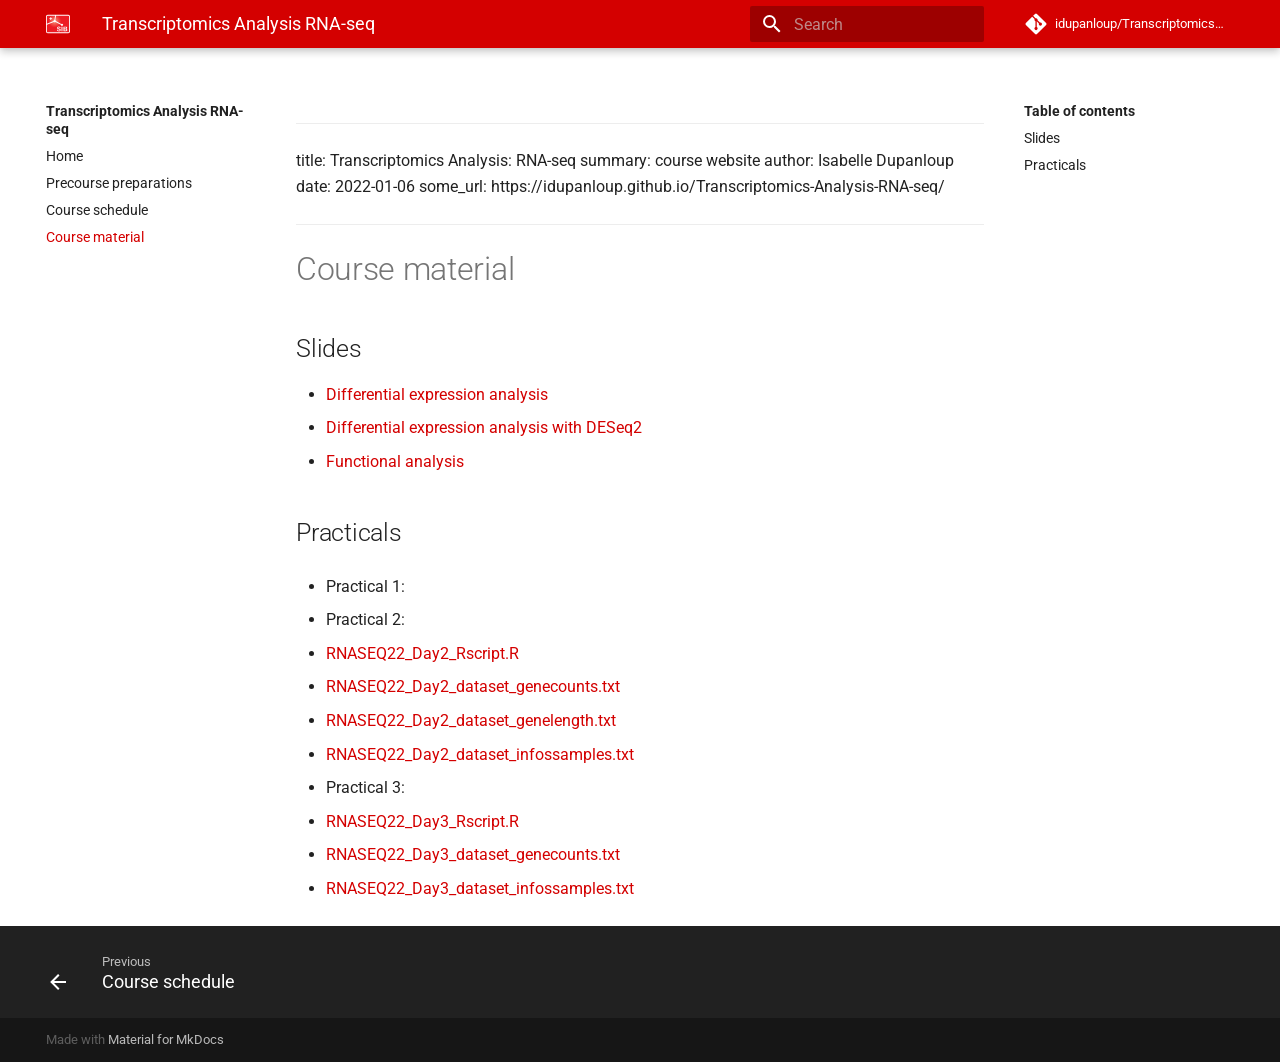
==== commit 1940c2a7: "Deployed cab05c3 with MkDocs version: 1.1.2" ====
--- a/course_material/index.html
+++ b/course_material/index.html
@@ -14,7 +14,7 @@
     
     
       
-        <title>Course material - My site</title>
+        <title>Course material - Transcriptomics Analysis RNA-seq</title>
       
     
     
@@ -72,7 +72,7 @@
     
       <header class="md-header" data-md-component="header">
   <nav class="md-header__inner md-grid" aria-label="Header">
-    <a href=".." title="My site" class="md-header__button md-logo" aria-label="My site" data-md-component="logo">
+    <a href=".." title="Transcriptomics Analysis RNA-seq" class="md-header__button md-logo" aria-label="Transcriptomics Analysis RNA-seq" data-md-component="logo">
       
   <img src="../assets/images/SIB_logo.svg" alt="logo">
 
@@ -84,7 +84,7 @@
       <div class="md-header__ellipsis">
         <div class="md-header__topic">
           <span class="md-ellipsis">
-            My site
+            Transcriptomics Analysis RNA-seq
           </span>
         </div>
         <div class="md-header__topic" data-md-component="header-topic">
@@ -132,13 +132,13 @@
     
       <div class="md-header__source">
         
-<a href="https://github.com/GeertvanGeest/course_website_template/" title="Go to repository" class="md-source" data-md-component="source">
+<a href="https://idupanloup.github.io/Transcriptomics-Analysis-RNA-seq/" title="Go to repository" class="md-source" data-md-component="source">
   <div class="md-source__icon md-icon">
     
     <svg xmlns="http://www.w3.org/2000/svg" viewBox="0 0 448 512"><path d="M439.55 236.05 244 40.45a28.87 28.87 0 0 0-40.81 0l-40.66 40.63 51.52 51.52c27.06-9.14 52.68 16.77 43.39 43.68l49.66 49.66c34.23-11.8 61.18 31 35.47 56.69-26.49 26.49-70.21-2.87-56-37.34L240.22 199v121.85c25.3 12.54 22.26 41.85 9.08 55a34.34 34.34 0 0 1-48.55 0c-17.57-17.6-11.07-46.91 11.25-56v-123c-20.8-8.51-24.6-30.74-18.64-45L142.57 101 8.45 235.14a28.86 28.86 0 0 0 0 40.81l195.61 195.6a28.86 28.86 0 0 0 40.8 0l194.69-194.69a28.86 28.86 0 0 0 0-40.81z"/></svg>
   </div>
   <div class="md-source__repository">
-    GeertvanGeest/course_website_template
+    idupanloup/Transcriptomics-Analysis-RNA-seq
   </div>
 </a>
       </div>
@@ -164,23 +164,23 @@
 
 <nav class="md-nav md-nav--primary" aria-label="Navigation" data-md-level="0">
   <label class="md-nav__title" for="__drawer">
-    <a href=".." title="My site" class="md-nav__button md-logo" aria-label="My site" data-md-component="logo">
+    <a href=".." title="Transcriptomics Analysis RNA-seq" class="md-nav__button md-logo" aria-label="Transcriptomics Analysis RNA-seq" data-md-component="logo">
       
   <img src="../assets/images/SIB_logo.svg" alt="logo">
 
     </a>
-    My site
+    Transcriptomics Analysis RNA-seq
   </label>
   
     <div class="md-nav__source">
       
-<a href="https://github.com/GeertvanGeest/course_website_template/" title="Go to repository" class="md-source" data-md-component="source">
+<a href="https://idupanloup.github.io/Transcriptomics-Analysis-RNA-seq/" title="Go to repository" class="md-source" data-md-component="source">
   <div class="md-source__icon md-icon">
     
     <svg xmlns="http://www.w3.org/2000/svg" viewBox="0 0 448 512"><path d="M439.55 236.05 244 40.45a28.87 28.87 0 0 0-40.81 0l-40.66 40.63 51.52 51.52c27.06-9.14 52.68 16.77 43.39 43.68l49.66 49.66c34.23-11.8 61.18 31 35.47 56.69-26.49 26.49-70.21-2.87-56-37.34L240.22 199v121.85c25.3 12.54 22.26 41.85 9.08 55a34.34 34.34 0 0 1-48.55 0c-17.57-17.6-11.07-46.91 11.25-56v-123c-20.8-8.51-24.6-30.74-18.64-45L142.57 101 8.45 235.14a28.86 28.86 0 0 0 0 40.81l195.61 195.6a28.86 28.86 0 0 0 40.8 0l194.69-194.69a28.86 28.86 0 0 0 0-40.81z"/></svg>
   </div>
   <div class="md-source__repository">
-    GeertvanGeest/course_website_template
+    idupanloup/Transcriptomics-Analysis-RNA-seq
   </div>
 </a>
     </div>
@@ -238,11 +238,58 @@
 
   
   
-  
-    <li class="md-nav__item">
-      <a href="../exercises/" class="md-nav__link">
-        Exercises
+    
+  
+  
+    <li class="md-nav__item md-nav__item--active">
+      
+      <input class="md-nav__toggle md-toggle" data-md-toggle="toc" type="checkbox" id="__toc">
+      
+      
+        
+      
+      
+        <label class="md-nav__link md-nav__link--active" for="__toc">
+          Course material
+          <span class="md-nav__icon md-icon"></span>
+        </label>
+      
+      <a href="./" class="md-nav__link md-nav__link--active">
+        Course material
       </a>
+      
+        
+<nav class="md-nav md-nav--secondary" aria-label="Table of contents">
+  
+  
+  
+    
+  
+  
+    <label class="md-nav__title" for="__toc">
+      <span class="md-nav__icon md-icon"></span>
+      Table of contents
+    </label>
+    <ul class="md-nav__list" data-md-component="toc" data-md-scrollfix>
+      
+        <li class="md-nav__item">
+  <a href="#slides" class="md-nav__link">
+    Slides
+  </a>
+  
+</li>
+      
+        <li class="md-nav__item">
+  <a href="#practicals" class="md-nav__link">
+    Practicals
+  </a>
+  
+</li>
+      
+    </ul>
+  
+</nav>
+      
     </li>
   
 
@@ -297,10 +344,6 @@
           <div class="md-content" data-md-component="content">
             <article class="md-content__inner md-typeset">
               
-                
-                  <a href="https://github.com/GeertvanGeest/course_website_template/edit/master/docs/course_material.md" title="Edit this page" class="md-content__button md-icon">
-                    <svg xmlns="http://www.w3.org/2000/svg" viewBox="0 0 24 24"><path d="M20.71 7.04c.39-.39.39-1.04 0-1.41l-2.34-2.34c-.37-.39-1.02-.39-1.41 0l-1.84 1.83 3.75 3.75M3 17.25V21h3.75L17.81 9.93l-3.75-3.75L3 17.25z"/></svg>
-                  </a>
                 
                 
                 <hr />
@@ -354,6 +397,25 @@
         
 <footer class="md-footer">
   
+    <nav class="md-footer__inner md-grid" aria-label="Footer">
+      
+        <a href="../course_schedule/" class="md-footer__link md-footer__link--prev" rel="prev">
+          <div class="md-footer__button md-icon">
+            <svg xmlns="http://www.w3.org/2000/svg" viewBox="0 0 24 24"><path d="M20 11v2H8l5.5 5.5-1.42 1.42L4.16 12l7.92-7.92L13.5 5.5 8 11h12z"/></svg>
+          </div>
+          <div class="md-footer__title">
+            <div class="md-ellipsis">
+              <span class="md-footer__direction">
+                Previous
+              </span>
+              Course schedule
+            </div>
+          </div>
+        </a>
+      
+      
+    </nav>
+  
   <div class="md-footer-meta md-typeset">
     <div class="md-footer-meta__inner md-grid">
       <div class="md-footer-copyright">
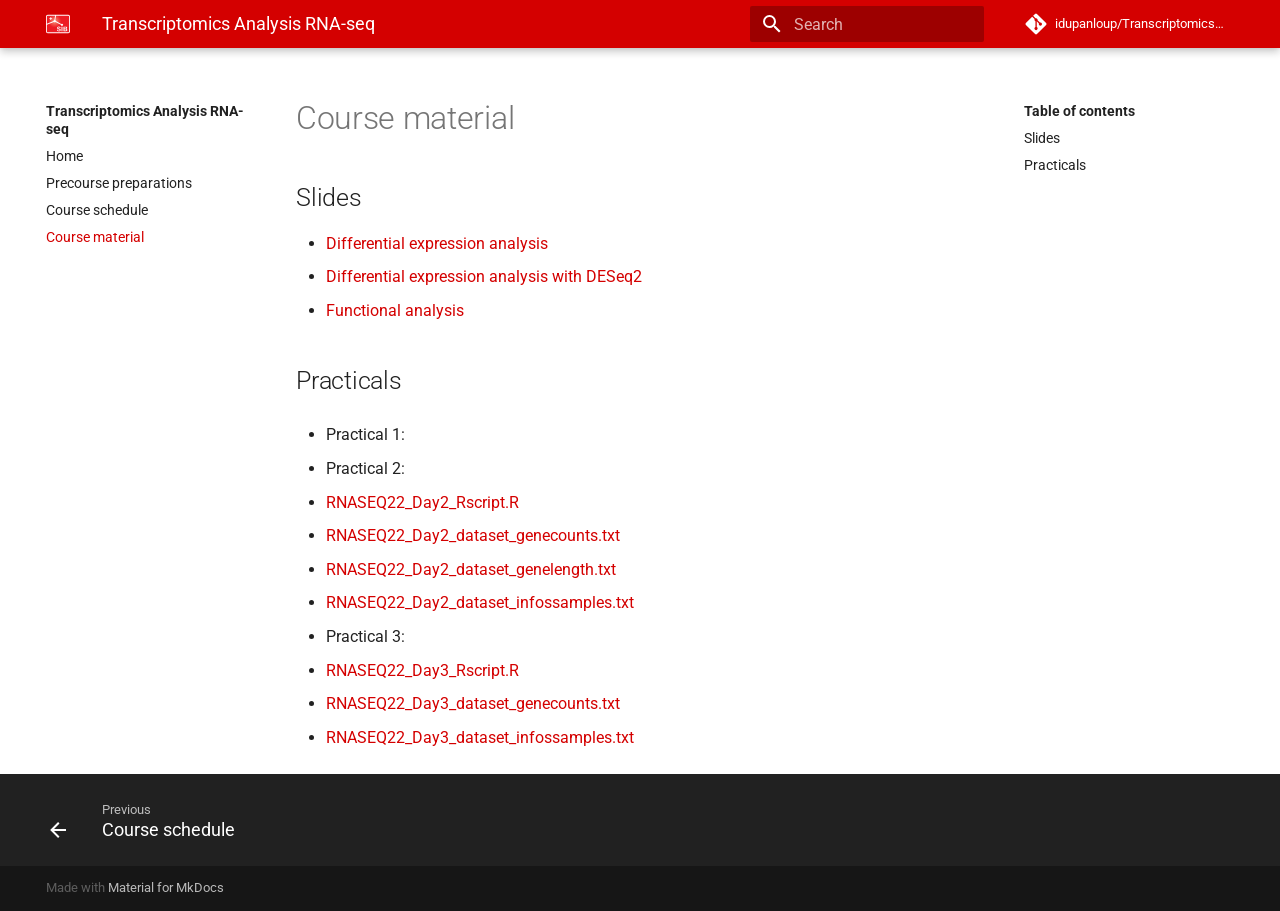
==== commit 7c0593f1: "Deployed cab05c3 with MkDocs version: 1.1.2" ====
--- a/course_material/index.html
+++ b/course_material/index.html
@@ -8,13 +8,15 @@
       
       
       
+        <meta name="author" content="Isabelle Dupanloup">
+      
       
       <link rel="icon" href="../assets/images/SIB_logo.svg">
       <meta name="generator" content="mkdocs-1.1.2, mkdocs-material-7.1.6">
     
     
       
-        <title>Course material - Transcriptomics Analysis RNA-seq</title>
+        <title>Transcriptomics Analysis RNA-seq - Transcriptomics Analysis RNA-seq</title>
       
     
     
@@ -90,7 +92,7 @@
         <div class="md-header__topic" data-md-component="header-topic">
           <span class="md-ellipsis">
             
-              Course material
+              Transcriptomics Analysis RNA-seq
             
           </span>
         </div>
@@ -346,14 +348,7 @@
               
                 
                 
-                <hr />
-<p>title: Transcriptomics Analysis: RNA-seq
-summary: course website
-author: Isabelle Dupanloup
-date: 2022-01-06
-some_url: https://idupanloup.github.io/Transcriptomics-Analysis-RNA-seq/</p>
-<hr />
-<h1 id="course-material">Course material</h1>
+                <h1 id="course-material">Course material</h1>
 <h2 id="slides">Slides</h2>
 <ul>
 <li><a href="../assets/pdf/RNASEQ22_Day2_DGE_ID.pdf">Differential expression analysis</a></li>
@@ -381,6 +376,8 @@
 <li><a href="../assets/exercises/RNASEQ22_Day3_dataset_genecounts.txt">RNASEQ22_Day3_dataset_genecounts.txt</a></li>
 <li><a href="../assets/exercises/RNASEQ22_Day3_dataset_infossamples.txt">RNASEQ22_Day3_dataset_infossamples.txt</a></li>
 </ul>
+                
+                  
                 
               
               
